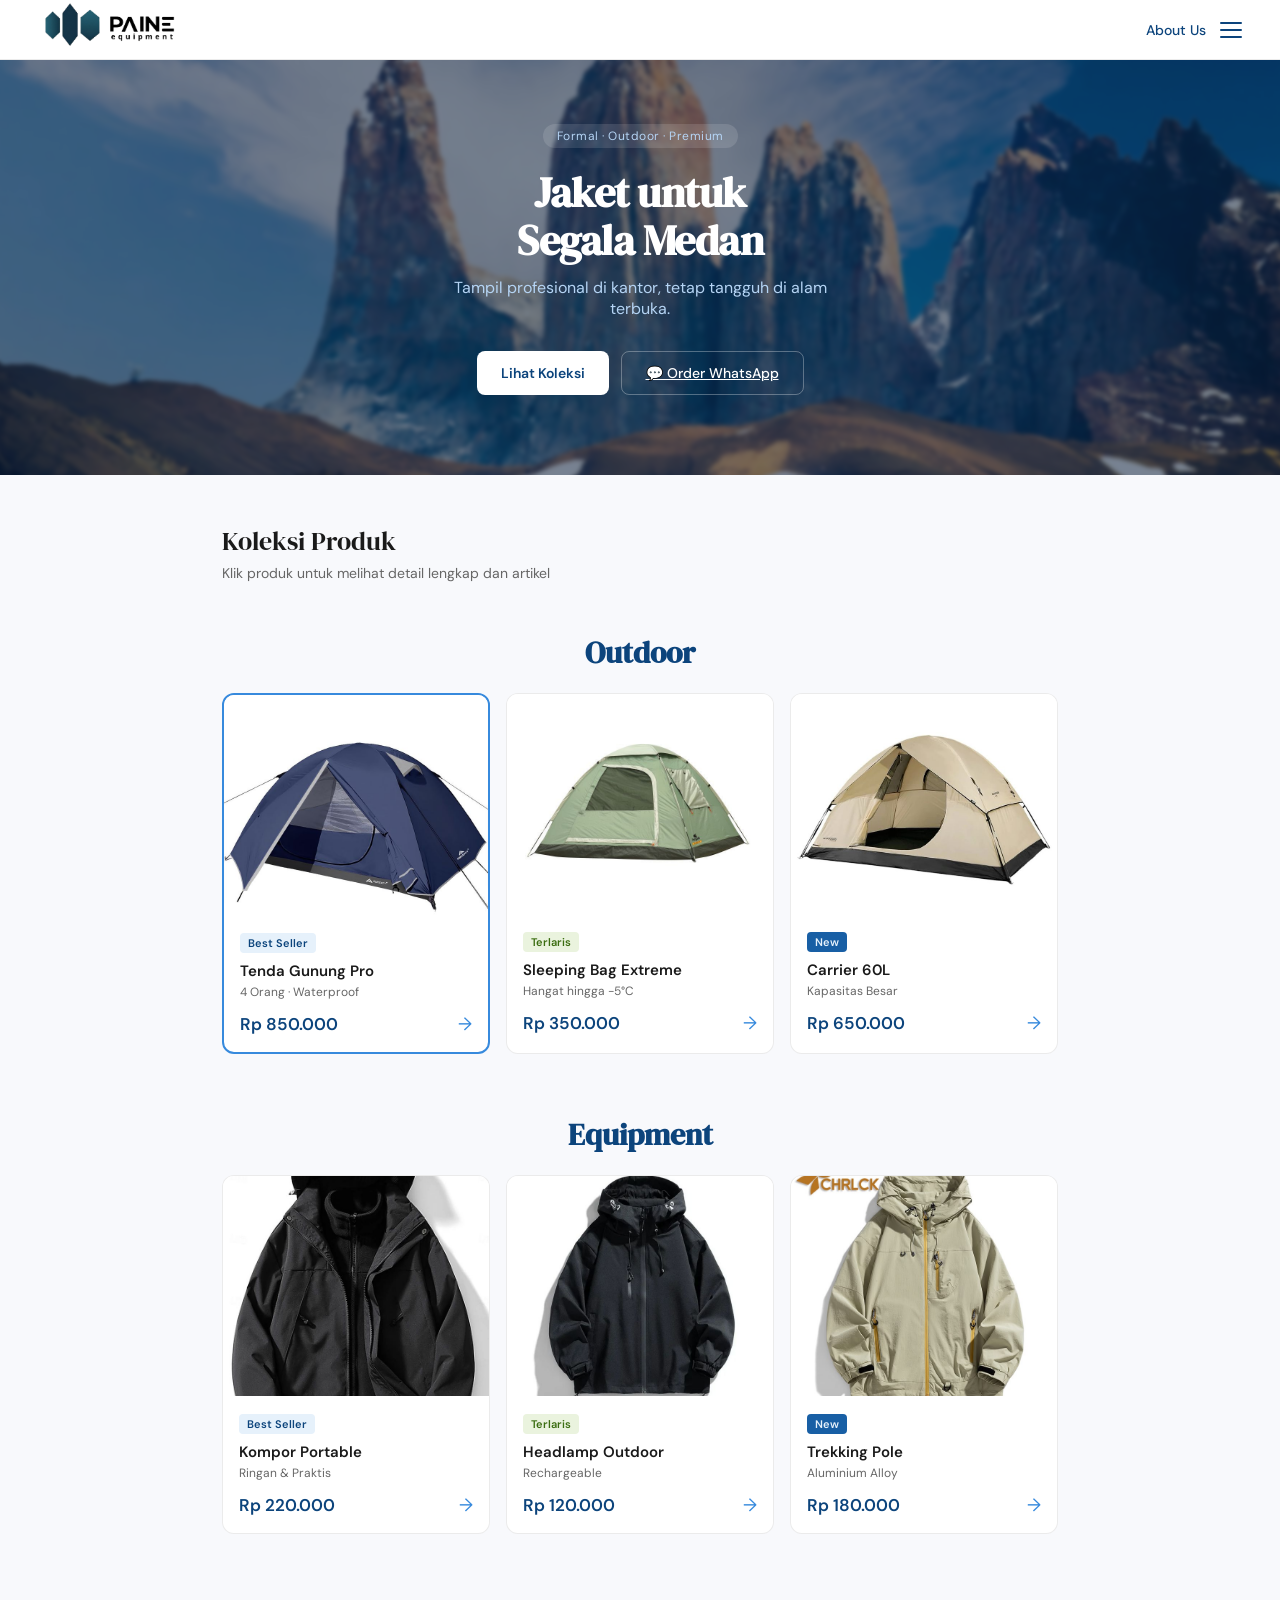
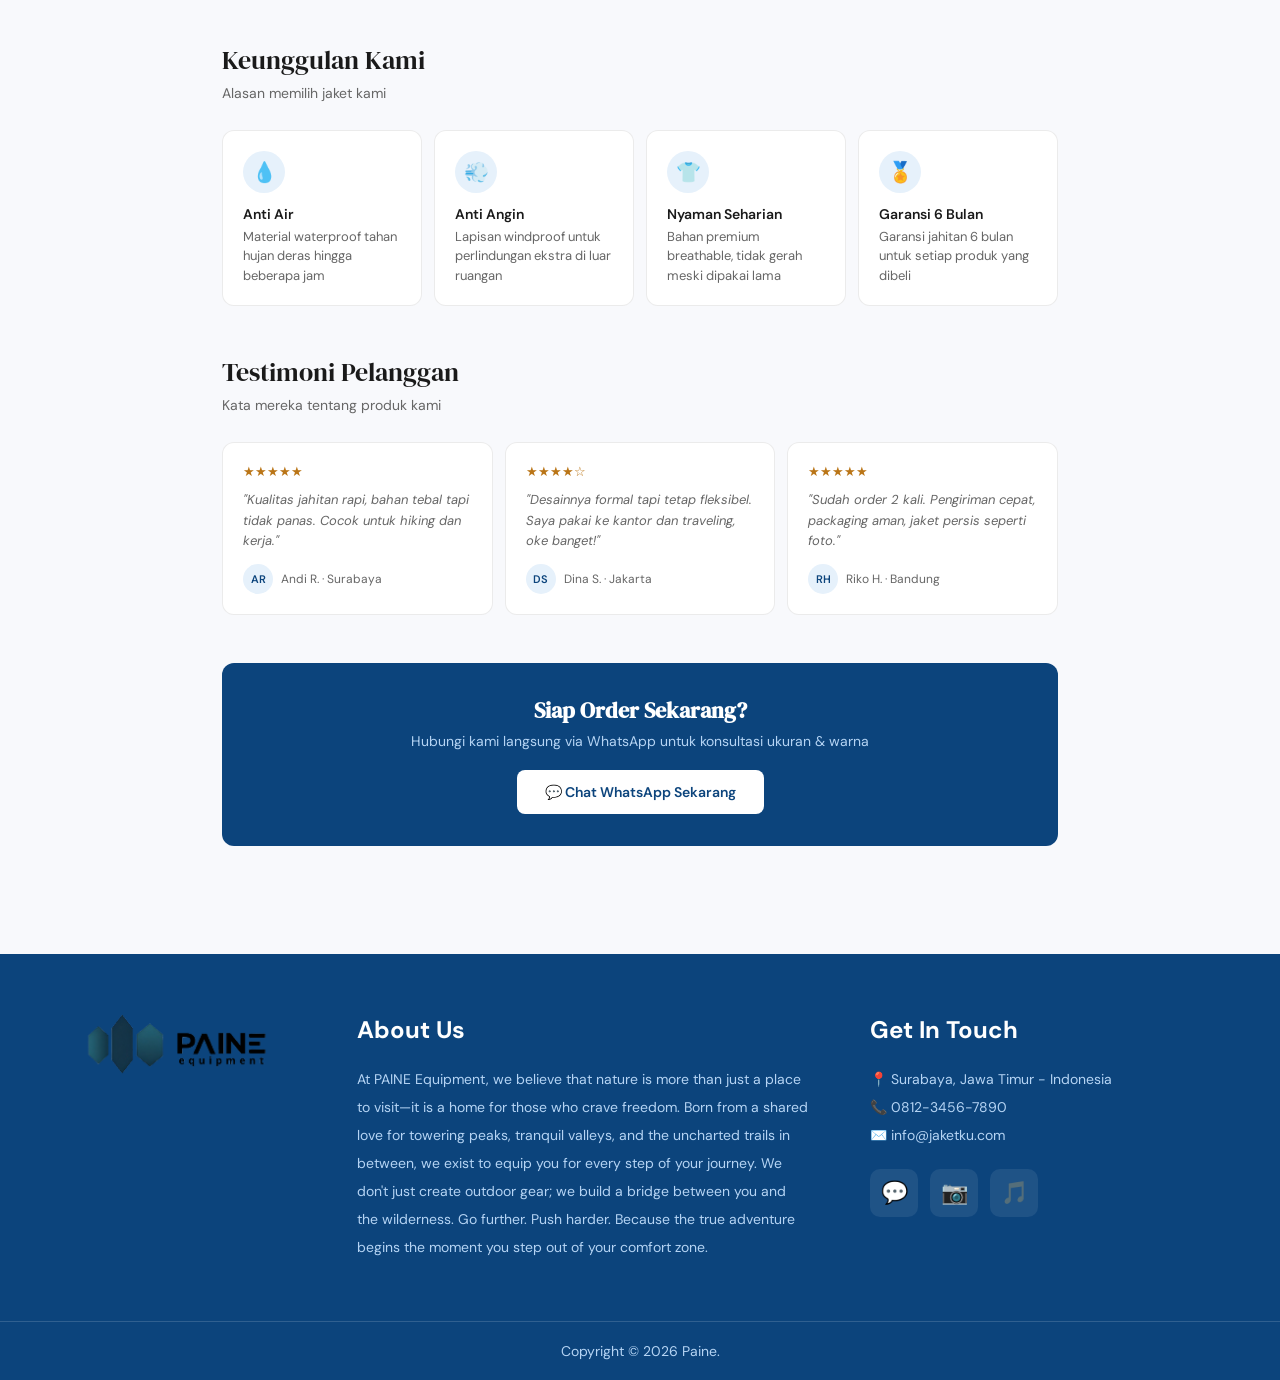
==== code/paine1.html @ 2d8d10e3 "first init github" ====
<!DOCTYPE html>
<html lang="id">

<head>
  <meta charset="UTF-8">
  <meta name="viewport" content="width=device-width, initial-scale=1.0">
  <title>JaketKu — Formal & Outdoor</title>
  <link href="https://fonts.googleapis.com/css2?family=DM+Sans:wght@400;500;600&family=DM+Serif+Display&display=swap" rel="stylesheet">
  <link rel="stylesheet" href="https://unpkg.com/aos@2.3.4/dist/aos.css">
  <link rel="stylesheet" href="style.css">
</head>

<body>

  <!-- NAVBAR -->
  <nav>
    <div class="nav-logo">
      <a href="paine.html">
        <img src="../pic/upscalemedia-transformed.png" alt="Logo JaketKu" class="logo-img">
      </a>
    </div>

    <!-- Kanan: label + hamburger -->
    <div class="nav-right" onclick="toggleMenu()">
      <span class="nav-label">About Us</span>
      <button class="hamburger" id="hamburger" aria-label="Menu">
        <span></span>
        <span></span>
        <span></span>
      </button>
    </div>

    <!-- Dropdown -->
    <div class="nav-dropdown" id="nav-dropdown">
      <div class="dropdown-title">Temukan Kami di</div>

      <!-- WhatsApp -->
      <a href="https://wa.me/6281234567890" target="_blank" class="dropdown-item">
        <div class="dropdown-icon icon-wa">💬</div>
        <div class="dropdown-info">
          <div>WhatsApp</div>
          <div class="dropdown-sub">Chat & Order langsung</div>
        </div>
      </a>

      <!-- Instagram -->
      <a href="https://www.instagram.com/paine.equipment?igsh=aXJscXl0Y3ZsbWc2&utm_source=qr" target="_blank" class="dropdown-item">
        <div class="dropdown-icon icon-ig">📷</div>
        <div class="dropdown-info">
          <div>Instagram</div>
          <div class="dropdown-sub">@paine</div>
        </div>
      </a>

      <!-- TikTok -->
      <a href="https://www.tiktok.com/@paine.equipment?_r=1&_t=ZS-96mQqL3iuCS" target="_blank" class="dropdown-item">
        <div class="dropdown-icon icon-tt">🎵</div>
        <div class="dropdown-info">
          <div>TikTok</div>
          <div class="dropdown-sub">@paine</div>
        </div>
      </a>
    </div>
  </nav>

  <!-- Overlay penutup dropdown -->
  <div class="nav-overlay" id="nav-overlay" onclick="closeMenu()"></div>

  <!-- HALAMAN UTAMA -->
  <div id="page-home" class="page active" data-aos="fade-up">

    <div class="hero">
      <div class="hero-badge">Formal · Outdoor · Premium</div>
      <h1>Jaket untuk<br>Segala Medan</h1>
      <p>Tampil profesional di kantor, tetap tangguh di alam terbuka.</p>
      <div class="hero-btns">
        <button class="btn-primary" onclick="document.getElementById('produk').scrollIntoView({behavior:'smooth'})">
          Lihat Koleksi
        </button>
        <a href="https://wa.me/6281234567890" target="_blank" class="btn-outline">
          💬 Order WhatsApp
        </a>
      </div>
    </div>

    <div class="section" id="produk" data-aos="fade-up">
      <div class="section-title">Koleksi Produk</div>
      <div class="section-sub">Klik produk untuk melihat detail lengkap dan artikel</div>
      <div id="prod-grid"></div>
    </div>

    <div class="section" style="padding-top:0;" data-aos="fade-up">
      <div class="section-title">Keunggulan Kami</div>
      <div class="section-sub">Alasan memilih jaket kami</div>
      <div class="features-grid">
        <div class="feature-item">
          <div class="feature-icon">💧</div>
          <div class="feature-title">Anti Air</div>
          <div class="feature-desc">Material waterproof tahan hujan deras hingga beberapa jam</div>
        </div>
        <div class="feature-item">
          <div class="feature-icon">💨</div>
          <div class="feature-title">Anti Angin</div>
          <div class="feature-desc">Lapisan windproof untuk perlindungan ekstra di luar ruangan</div>
        </div>
        <div class="feature-item">
          <div class="feature-icon">👕</div>
          <div class="feature-title">Nyaman Seharian</div>
          <div class="feature-desc">Bahan premium breathable, tidak gerah meski dipakai lama</div>
        </div>
        <div class="feature-item">
          <div class="feature-icon">🏅</div>
          <div class="feature-title">Garansi 6 Bulan</div>
          <div class="feature-desc">Garansi jahitan 6 bulan untuk setiap produk yang dibeli</div>
        </div>
      </div>
    </div>

    <div class="section" style="padding-top:0;" data-aos="fade-up">
      <div class="section-title">Testimoni Pelanggan</div>
      <div class="section-sub">Kata mereka tentang produk kami</div>
      <div class="testi-grid">
        <div class="testi-card">
          <div class="testi-stars">★★★★★</div>
          <div class="testi-text">"Kualitas jahitan rapi, bahan tebal tapi tidak panas. Cocok untuk hiking dan kerja."</div>
          <div class="testi-author">
            <div class="testi-avatar">AR</div>
            <div class="testi-name">Andi R. · Surabaya</div>
          </div>
        </div>
        <div class="testi-card">
          <div class="testi-stars">★★★★☆</div>
          <div class="testi-text">"Desainnya formal tapi tetap fleksibel. Saya pakai ke kantor dan traveling, oke banget!"</div>
          <div class="testi-author">
            <div class="testi-avatar">DS</div>
            <div class="testi-name">Dina S. · Jakarta</div>
          </div>
        </div>
        <div class="testi-card">
          <div class="testi-stars">★★★★★</div>
          <div class="testi-text">"Sudah order 2 kali. Pengiriman cepat, packaging aman, jaket persis seperti foto."</div>
          <div class="testi-author">
            <div class="testi-avatar">RH</div>
            <div class="testi-name">Riko H. · Bandung</div>
          </div>
        </div>
      </div>
    </div>

    <div class="section" style="padding-top:0;" data-aos="fade-up">
      <div class="cta-banner">
        <h3>Siap Order Sekarang?</h3>
        <p>Hubungi kami langsung via WhatsApp untuk konsultasi ukuran & warna</p>
        <a href="https://wa.me/6281234567890?text=Halo,%20saya%20mau%20tanya%20tentang%20jaket" target="_blank" class="btn-wa-big">
          💬 Chat WhatsApp Sekarang
        </a>
      </div>
    </div>
  </div>

  <!-- HALAMAN DETAIL -->
  <div id="page-detail" class="page" data-aos="fade-up">
    <div class="detail-wrap">
      <button class="back-btn" onclick="showHome()">← Kembali ke semua produk</button>
      <div id="detail-content"></div>
    </div>
  </div>

  <footer class="footer">
    <div class="footer-container">
      <div class="footer-col footer-brand">
        <img src="../pic/upscalemedia-transformed.png" alt="JaketKu" class="footer-logo">
      </div>
      <div class="footer-col">
        <h3>About Us</h3>
        <p>At PAINE Equipment, we believe that nature is more than just a place to visit—it is a home for those who crave freedom. Born from a shared love for towering peaks, tranquil valleys, and the uncharted trails in between, we exist to equip you for every step of your journey. We don't just create outdoor gear; we build a bridge between you and the wilderness. Go further. Push harder. Because the true adventure begins the moment you step out of your comfort zone.</p>
      </div>
      <div class="footer-col">
        <h3>Get In Touch</h3>
        <p>📍 Surabaya, Jawa Timur - Indonesia</p>
        <p>📞 0812-3456-7890</p>
        <p>✉️ info@jaketku.com</p>
        <div class="social-icons">
          <a href="https://wa.me/6281234567890" target="_blank">💬</a>
          <a href="https://instagram.com/jaketku" target="_blank">📷</a>
          <a href="https://tiktok.com/@jaketku" target="_blank">🎵</a>
        </div>
      </div>
    </div>
    <div class="footer-bottom">Copyright © 2026 Paine.</div>
  </footer>

  <script src="https://unpkg.com/aos@2.3.4/dist/aos.js"></script>
  <script>
    AOS.init({ duration: 800, once: false, offset: 100, easing: 'ease-in-out' });
  </script>

  <script>
    // ── HAMBURGER MENU ────────────────────────────────
    function toggleMenu() {
      const btn      = document.getElementById('hamburger');
      const dropdown = document.getElementById('nav-dropdown');
      const overlay  = document.getElementById('nav-overlay');
      const isOpen   = dropdown.classList.contains('open');
      if (isOpen) {
        closeMenu();
      } else {
        btn.classList.add('open');
        dropdown.classList.add('open');
        overlay.classList.add('open');
      }
    }

    function closeMenu() {
      document.getElementById('hamburger').classList.remove('open');
      document.getElementById('nav-dropdown').classList.remove('open');
      document.getElementById('nav-overlay').classList.remove('open');
    }

    // Tutup menu saat klik link di dalamnya
    document.querySelectorAll('.dropdown-item').forEach(item => {
      item.addEventListener('click', closeMenu);
    });

    // ── DATA PRODUK ───────────────────────────────────
    let lastScrollPosition = 0;

    const categories = [
      {
        nama: "Outdoor",
        products: [
          {
            id: 1,
            nama: "Tenda Gunung Pro",
            tagline: "4 Orang · Waterproof",
            badge: "Best Seller",
            badgeClass: "badge-blue",
            harga: "Rp 850.000",
            gambar: "../pic/contoh1.jpg",
            featured: true,
            spesifikasi: [
              { label: "Kapasitas",   val: "4 Orang" },
              { label: "Bahan",       val: "Nylon 210T + Polyester" },
              { label: "Waterproof",  val: "3.000mm water column" },
              { label: "Berat",       val: "±2.8 kg" },
              { label: "Ukuran",      val: "220 x 200 x 130 cm" },
              { label: "Garansi",     val: "6 bulan" },
            ],
            artikel: {
              judul: "Tenda Gunung Pro: teman setia di puncak manapun",
              isi: [
                "Tenda Gunung Pro dirancang untuk menghadapi kondisi ekstrem di ketinggian. Material nylon 210T yang ringan namun kuat mampu menahan angin kencang dan hujan deras sekaligus.",
                "Sistem waterproof 3.000mm memastikan bagian dalam tenda tetap kering sepanjang malam. Jahitan taped seam di seluruh sambungan mencegah kebocoran sekecil apapun.",
                "Dengan kapasitas 4 orang dan setup system yang mudah, tenda ini cocok untuk pendakian keluarga maupun tim. Dapat dipasang dalam waktu kurang dari 10 menit bahkan dalam kondisi gelap.",
              ]
            }
          },
          {
            id: 2,
            nama: "Sleeping Bag Extreme",
            tagline: "Hangat hingga -5°C",
            badge: "Terlaris",
            badgeClass: "badge-green",
            harga: "Rp 350.000",
            gambar: "../pic/con2.jpg",
            featured: false,
            spesifikasi: [
              { label: "Rating Suhu",  val: "Comfort -5°C / Extreme -10°C" },
              { label: "Bahan Luar",   val: "Polyester 190T" },
              { label: "Isian",        val: "Hollow Fiber 300gsm" },
              { label: "Berat",        val: "±1.2 kg" },
              { label: "Ukuran Lipat", val: "30 x 20 cm" },
              { label: "Garansi",      val: "6 bulan" },
            ],
            artikel: {
              judul: "Sleeping Bag Extreme: tidur nyaman di suhu beku",
              isi: [
                "Sleeping Bag Extreme hadir untuk memenuhi kebutuhan pendaki yang sering menghadapi suhu dingin ekstrem. Dengan rating comfort hingga -5°C, tidur di puncak gunung bukan lagi mimpi yang menyiksa.",
                "Isian hollow fiber 300gsm memberikan insulasi panas yang merata ke seluruh tubuh tanpa menambah berat berlebihan. Bahan luar polyester 190T tahan air ringan dan mudah dibersihkan.",
                "Desain mummy shape memaksimalkan retensi panas di area kepala dan bahu. Dilengkapi ritsleting dua arah yang bisa dibuka dari dalam untuk ventilasi saat cuaca tidak terlalu dingin.",
              ]
            }
          },
          {
            id: 3,
            nama: "Carrier 60L",
            tagline: "Kapasitas Besar",
            badge: "New",
            badgeClass: "badge-navy",
            harga: "Rp 650.000",
            gambar: "../pic/con3.jpg",
            featured: false,
            spesifikasi: [
              { label: "Kapasitas",    val: "60 Liter" },
              { label: "Bahan",        val: "Cordura 600D" },
              { label: "Waterproof",   val: "Rain cover included" },
              { label: "Berat",        val: "±1.5 kg" },
              { label: "Tinggi Ideal", val: "165 - 185 cm" },
              { label: "Garansi",      val: "6 bulan" },
            ],
            artikel: {
              judul: "Carrier 60L: bawa semua yang kamu butuhkan",
              isi: [
                "Carrier 60L adalah solusi sempurna untuk perjalanan panjang 3-5 hari. Volume 60 liter memberikan ruang yang cukup untuk semua perlengkapan camping tanpa harus meninggalkan barang penting.",
                "Material Cordura 600D yang terkenal dengan ketahanannya terhadap abrasi memastikan carrier ini tahan lama meski dipakai di medan berbatu. Dilengkapi rain cover untuk perlindungan dari hujan.",
                "Sistem suspensi ergonomis dengan back panel berjaring memaksimalkan sirkulasi udara di punggung, mengurangi keringat dan kelelahan saat membawa beban berat dalam jarak jauh.",
              ]
            }
          }
        ]
      },
      {
        nama: "Equipment",
        products: [
          {
            id: 4,
            nama: "Kompor Portable",
            tagline: "Ringan & Praktis",
            badge: "Best Seller",
            badgeClass: "badge-blue",
            harga: "Rp 220.000",
            gambar: "../pic/jak1.jpg",
            featured: false,
            spesifikasi: [
              { label: "Bahan",        val: "Stainless Steel + Aluminium" },
              { label: "Berat",        val: "±85 gram" },
              { label: "Output BTU",   val: "10.000 BTU/hr" },
              { label: "Kompatibel",   val: "Kaleng gas standar 230g" },
              { label: "Ukuran Lipat", val: "7 x 7 cm" },
              { label: "Garansi",      val: "3 bulan" },
            ],
            artikel: {
              judul: "Kompor Portable: masak di mana saja, kapan saja",
              isi: [
                "Kompor Portable ini adalah pilihan terbaik bagi pendaki dan camper yang tidak mau berkompromi soal makanan hangat di alam bebas. Dengan berat hanya 85 gram, kompor ini nyaris tidak terasa di dalam carrier.",
                "Output 10.000 BTU/hr memastikan air mendidih dalam waktu singkat bahkan di ketinggian di mana tekanan udara lebih rendah. Konsumsi gas efisien untuk memasak hingga 10-12 kali dari satu kaleng 230g.",
                "Sistem lipat yang simpel memudahkan penyimpanan dan pemasangan. Kaki penopang yang lebar memberikan stabilitas ekstra saat memasak di permukaan tidak rata.",
              ]
            }
          },
          {
            id: 5,
            nama: "Headlamp Outdoor",
            tagline: "Rechargeable",
            badge: "Terlaris",
            badgeClass: "badge-green",
            harga: "Rp 120.000",
            gambar: "../pic/jak2.jpg",
            featured: false,
            spesifikasi: [
              { label: "Kecerahan",    val: "500 Lumen (max)" },
              { label: "Baterai",      val: "USB-C Rechargeable 2000mAh" },
              { label: "Mode",         val: "High / Medium / Low / Red / SOS" },
              { label: "Tahan Air",    val: "IPX4" },
              { label: "Berat",        val: "±90 gram" },
              { label: "Garansi",      val: "3 bulan" },
            ],
            artikel: {
              judul: "Headlamp Outdoor: terangi jalanmu di kegelapan",
              isi: [
                "Headlamp Outdoor dengan kecerahan 500 lumen ini memberikan penerangan yang cukup untuk navigasi malam di medan apapun. Mode SOS terintegrasi sangat berguna dalam situasi darurat.",
                "Baterai built-in 2000mAh yang diisi via USB-C memungkinkan pengisian ulang menggunakan power bank di perjalanan. Tidak perlu lagi repot membawa baterai AA cadangan.",
                "Rating IPX4 menjamin headlamp tetap berfungsi meski terkena percikan air atau gerimis. Sudut tilt 45° memudahkan penyesuaian arah cahaya sesuai kebutuhan aktivitas.",
              ]
            }
          },
          {
            id: 6,
            nama: "Trekking Pole",
            tagline: "Aluminium Alloy",
            badge: "New",
            badgeClass: "badge-navy",
            harga: "Rp 180.000",
            gambar: "../pic/jak3.jpg",
            featured: false,
            spesifikasi: [
              { label: "Bahan",        val: "Aluminium Alloy 7075" },
              { label: "Berat",        val: "±260 gram/pasang" },
              { label: "Panjang",      val: "65 - 135 cm (adjustable)" },
              { label: "Ujung",        val: "Carbide tip + basket" },
              { label: "Handle",       val: "EVA foam anti-slip" },
              { label: "Garansi",      val: "3 bulan" },
            ],
            artikel: {
              judul: "Trekking Pole: jaga keseimbangan di setiap langkah",
              isi: [
                "Trekking Pole berbahan aluminium alloy 7075 ini menawarkan kombinasi sempurna antara kekuatan dan bobot ringan. Dengan berat hanya 260 gram per pasang, beban di tangan terasa minimal sepanjang perjalanan.",
                "Sistem adjustable 65-135 cm memudahkan penyesuaian panjang sesuai tinggi badan dan kondisi medan. Kunci twist-lock yang kuat memastikan panjang tidak berubah saat digunakan di turunan curam.",
                "Handle EVA foam yang ergonomis menyerap keringat dan getaran untuk kenyamanan genggaman jangka panjang. Ujung carbide yang tajam memberikan grip yang baik di berbagai permukaan termasuk batu dan es.",
              ]
            }
          }
        ]
      }
    ];

    // ── RENDER GRID ───────────────────────────────────
    function renderGrid() {
      const container = document.getElementById('prod-grid');
      container.innerHTML = '';

      categories.forEach(category => {
        const section = document.createElement('div');
        section.innerHTML = `
          <h2 class="category-title" data-aos="fade-up">${category.nama}</h2>
          <div class="prod-grid category-grid" data-aos="fade-up"></div>
        `;
        const grid = section.querySelector('.category-grid');

        category.products.forEach(p => {
          const card = document.createElement('div');
          card.className = 'prod-card' + (p.featured ? ' featured' : '');
          card.innerHTML = `
            <div class="prod-card-img"><img src="${p.gambar}" alt="${p.nama}"></div>
            <div class="prod-card-body">
              <span class="badge ${p.badgeClass}">${p.badge}</span>
              <div class="prod-name">${p.nama}</div>
              <div class="prod-sub">${p.tagline}</div>
              <div class="prod-footer">
                <span class="prod-price">${p.harga}</span>
                <span class="prod-arrow">→</span>
              </div>
            </div>
          `;
          card.addEventListener('click', () => showDetail(p.id));
          grid.appendChild(card);
        });

        container.appendChild(section);
      });
    }

    // ── SHOW DETAIL ───────────────────────────────────
    function showDetail(id) {
      lastScrollPosition = window.scrollY;
      const p = categories.flatMap(c => c.products).find(x => x.id === id);
      if (!p) return;

      const specsHtml = p.spesifikasi.map(s => `
        <div class="spec-row">
          <span class="spec-label">${s.label}</span>
          <span class="spec-val">${s.val}</span>
        </div>
      `).join('');

      const parasHtml = p.artikel.isi.map(para => `<p class="artikel-para">${para}</p>`).join('');
      const waLink = `https://wa.me/6281234567890?text=Halo,%20saya%20mau%20order%20${encodeURIComponent(p.nama)}%20seharga%20${encodeURIComponent(p.harga)}`;

      document.getElementById('detail-content').innerHTML = `
        <div class="detail-img"><img src="${p.gambar}" alt="${p.nama}"></div>
        <div class="detail-header">
          <div>
            <span class="badge ${p.badgeClass}" style="margin-bottom:8px;display:inline-block;">${p.badge}</span>
            <div class="detail-name">${p.nama}</div>
            <div class="detail-tag">${p.tagline}</div>
          </div>
          <div class="detail-price">${p.harga}</div>
        </div>
        <div style="font-size:12px;font-weight:600;color:var(--text-muted);letter-spacing:0.5px;text-transform:uppercase;margin-bottom:10px;">Spesifikasi</div>
        <div class="spec-card">${specsHtml}</div>
        <div style="font-size:12px;font-weight:600;color:var(--text-muted);letter-spacing:0.5px;text-transform:uppercase;margin-bottom:10px;">Artikel Produk</div>
        <div class="artikel-card">
          <div class="artikel-title">${p.artikel.judul}</div>
          ${parasHtml}
        </div>
        <a href="${waLink}" target="_blank" class="btn-order">💬 Order ${p.nama} via WhatsApp</a>
      `;

      document.getElementById('page-home').classList.remove('active');
      document.getElementById('page-detail').classList.add('active');
      window.scrollTo({ top: 0, behavior: 'smooth' });
    }

    // ── SHOW HOME ─────────────────────────────────────
    function showHome() {
      document.getElementById('page-detail').classList.remove('active');
      document.getElementById('page-home').classList.add('active');
      setTimeout(() => { window.scrollTo(0, lastScrollPosition); }, 0);
    }

    renderGrid();
  </script>
</body>
</html>
---- code/style.css ----
:root {
    --blue-dark: #0C447C;
    --blue-mid: #185FA5;
    --blue-light: #378ADD;
    --blue-pale: #E6F1FB;
    --blue-soft: #B5D4F4;
    --green-pale: #EAF3DE;
    --green-dark: #3B6D11;
    --amber: #BA7517;
    --text: #1a1a1a;
    --text-muted: #666;
    --border: rgba(0,0,0,0.08);
    --bg: #f8f9fc;
    --white: #ffffff;
    --radius: 12px;
    --radius-sm: 8px;
  }

  * { box-sizing: border-box; margin: 0; padding: 0; }
  body {
    margin: 0;
    padding: 0;
  }


  body {
    font-family: 'DM Sans', sans-serif;
    background: var(--bg);
    color: var(--text);
    min-height: 100vh;
  }
.category-title {
  font-family: 'DM Serif Display', serif;
  font-size: 30px;
  color: var(--blue-dark);
  margin: 50px 0 20px;
  text-align: center;
}

.category-grid {
  margin-bottom: 60px;
}
/* NAV */
nav {
  background: var(--white);
  border-bottom: 1px solid var(--border);
  padding: 0 2rem;
  height: 60px;
  display: flex;
  align-items: center;
  justify-content: space-between;
  position: sticky;
  top: 0;
  z-index: 100;
}

.nav-logo {
  display: flex;
  align-items: center;
  gap: 10px;
  font-family: 'DM Serif Display', serif;
  font-size: 20px;
  color: var(--blue-dark);
  letter-spacing: -0.5px;
}

.nav-logo img {
  width: 160px;
  height: 200px;
  object-fit: contain;
}

.nav-logo span {
  color: var(--blue-light);
}
    /* ── NAVBAR ─────────────────────────────────────── */
    nav {
      position: sticky;
      top: 0;
      z-index: 200;
      background: #fff;
      border-bottom: 1px solid rgba(0,0,0,0.08);
      height: 60px;
      padding: 0 2rem;
      display: flex;
      align-items: center;
      justify-content: space-between;
    }

    .nav-logo a { display: flex; align-items: center; }
    .logo-img   { height: 36px; width: auto; }

    /* Hamburger button */
    .hamburger {
      display: flex;
      flex-direction: column;
      justify-content: center;
      gap: 5px;
      cursor: pointer;
      background: none;
      border: none;
      padding: 6px;
      border-radius: 8px;
      transition: background 0.15s;
    }
    .hamburger:hover { background: #f0f4f8; }
    .hamburger span {
      display: block;
      width: 22px;
      height: 2px;
      background: #0C447C;
      border-radius: 2px;
      transition: transform 0.25s, opacity 0.25s;
    }
    /* Animasi silang saat menu terbuka */
    .hamburger.open span:nth-child(1) { transform: translateY(7px) rotate(45deg); }
    .hamburger.open span:nth-child(2) { opacity: 0; }
    .hamburger.open span:nth-child(3) { transform: translateY(-7px) rotate(-45deg); }

    /* Label "About Us" di sebelah hamburger */
    .nav-right {
      display: flex;
      align-items: center;
      gap: 8px;
    }
    .nav-label {
      font-size: 14px;
      font-weight: 500;
      color: #0C447C;
      user-select: none;
      cursor: pointer;
    }

    /* Dropdown menu */
    .nav-dropdown {
      display: none;
      position: absolute;
      top: 60px;
      right: 1.5rem;
      background: #fff;
      border: 1px solid rgba(0,0,0,0.08);
      border-radius: 12px;
      box-shadow: 0 8px 32px rgba(12,68,124,0.12);
      padding: 0.75rem;
      min-width: 200px;
      z-index: 300;
      animation: dropDown 0.2s ease;
    }
    .nav-dropdown.open { display: block; }

    @keyframes dropDown {
      from { opacity: 0; transform: translateY(-8px); }
      to   { opacity: 1; transform: translateY(0); }
    }

    .dropdown-title {
      font-size: 11px;
      font-weight: 600;
      color: #999;
      letter-spacing: 0.6px;
      text-transform: uppercase;
      padding: 4px 8px 8px;
      border-bottom: 1px solid rgba(0,0,0,0.06);
      margin-bottom: 6px;
    }

    .dropdown-item {
      display: flex;
      align-items: center;
      gap: 12px;
      padding: 10px 12px;
      border-radius: 8px;
      text-decoration: none;
      color: #1a1a1a;
      font-size: 14px;
      font-weight: 500;
      transition: background 0.12s;
    }
    .dropdown-item:hover { background: #f0f4f8; }

    .dropdown-icon {
      width: 36px;
      height: 36px;
      border-radius: 10px;
      display: flex;
      align-items: center;
      justify-content: center;
      font-size: 18px;
      flex-shrink: 0;
    }
    .icon-wa    { background: #e8f5e9; }
    .icon-ig    { background: #fce4ec; }
    .icon-tt    { background: #e8eaf6; }

    .dropdown-info { line-height: 1 }
    .dropdown-sub  { font-size: 11px; color: #999; font-weight: 400; margin-top: 2px; }

    /* Overlay penutup dropdown saat klik di luar */
    .nav-overlay {
      display: none;
      position: fixed;
      inset: 0;
      z-index: 199;
    }
    .nav-overlay.open { display: block; }
.nav-wa {
  background: var(--blue-dark);
  color: white;
  border: none;
  padding: 8px 18px;
  border-radius: var(--radius-sm);
  font-size: 13px;
  font-weight: 500;
  cursor: pointer;
  display: flex;
  align-items: center;
  gap: 6px;
  text-decoration: none;
  font-family: 'DM Sans', sans-serif;
}

  /* PAGES */
  .page { display: none; animation: fadeIn 0.2s ease; }
  .page.active { display: block; }
  @keyframes fadeIn { from { opacity: 0; transform: translateY(8px); } to { opacity: 1; transform: translateY(0); } }

  /* HERO */
  .hero {
    position: relative;
    padding: 4rem 2rem 5rem;
    text-align: center;
    overflow: hidden;
  }

  /* Gambar background dengan blur */
  .hero::before {
    content: '';
    position: absolute;
    inset: -10px; /* sedikit lebih besar agar blur di tepi tidak bolong */
    background: url('../pic/upscalemedia-transformed.webp') center center / cover no-repeat;
    filter: blur(2px);
    z-index: 0;
  }

  /* Overlay gelap agar teks tetap terbaca */
  .hero::after {
    content: '';
    position: absolute;
    inset: 0;
    background: rgba(10, 30, 60, 0.55);
    z-index: 1;
  }

  /* Semua konten hero harus di atas overlay */
  .hero > * {
    position: relative;
    z-index: 2;
  }
  .hero-badge {
    display: inline-block;
    background: rgba(255,255,255,0.12);
    color: var(--blue-soft);
    font-size: 12px;
    padding: 4px 14px;
    border-radius: 20px;
    margin-bottom: 1.25rem;
    letter-spacing: 0.5px;
  }
  .hero h1 {
    font-family: 'DM Serif Display', serif;
    font-size: 42px;
    color: white;
    line-height: 1.15;
    margin-bottom: 0.75rem;
    letter-spacing: -0.5px;
  }
  .hero p {
    font-size: 16px;
    color: var(--blue-soft);
    margin-bottom: 2rem;
    max-width: 400px;
    margin-left: auto;
    margin-right: auto;
  }
  .hero-btns { display: flex; gap: 12px; justify-content: center; flex-wrap: wrap; }
  .btn-primary {
    background: white;
    color: var(--blue-dark);
    border: none;
    padding: 12px 24px;
    border-radius: var(--radius-sm);
    font-size: 14px;
    font-weight: 600;
    cursor: pointer;
    font-family: 'DM Sans', sans-serif;
  }
  .btn-outline {
    background: transparent;
    color: white;
    border: 1px solid rgba(255,255,255,0.3);
    padding: 12px 24px;
    border-radius: var(--radius-sm);
    font-size: 14px;
    font-weight: 500;
    cursor: pointer;
    font-family: 'DM Sans', sans-serif;
  }

  /* SECTION */
  .section { padding: 3rem 2rem; max-width: 900px; margin: 0 auto; }
  .section-title {
    font-family: 'DM Serif Display', serif;
    font-size: 26px;
    color: var(--text);
    margin-bottom: 0.35rem;
  }
  .section-sub { font-size: 14px; color: var(--text-muted); margin-bottom: 1.75rem; }

  /* PRODUCT GRID */
  .prod-grid {
    display: grid;
    grid-template-columns: repeat(auto-fit, minmax(220px, 1fr));
    gap: 16px;
  }
  .prod-card {
    background: var(--white);
    border: 1px solid var(--border);
    border-radius: var(--radius);
    overflow: hidden;
    cursor: pointer;
    transition: transform 0.15s, box-shadow 0.15s, border-color 0.15s;
  }
  .prod-card:hover {
    transform: translateY(-3px);
    box-shadow: 0 8px 24px rgba(12,68,124,0.1);
    border-color: var(--blue-light);
  }
  .prod-card.featured { border: 2px solid var(--blue-light); }
  .prod-card-img {
  height: 220px;
  overflow: hidden;}
.prod-card-img img {
  width: 100%;
  height: 100%;
  object-fit: cover;
  display: block;
}
  .prod-card-body { padding: 1rem; }
  .badge {
    display: inline-block;
    font-size: 11px;
    padding: 3px 8px;
    border-radius: 4px;
    font-weight: 600;
    margin-bottom: 8px;
  }
  .badge-blue { background: var(--blue-pale); color: var(--blue-dark); }
  .badge-green { background: var(--green-pale); color: var(--green-dark); }
  .badge-navy { background: var(--blue-mid); color: var(--blue-pale); }
  .prod-name { font-size: 15px; font-weight: 600; color: var(--text); margin-bottom: 3px; }
  .prod-sub { font-size: 12px; color: var(--text-muted); margin-bottom: 12px; }
  .prod-footer { display: flex; align-items: center; justify-content: space-between; }
  .prod-price { font-size: 17px; font-weight: 600; color: var(--blue-dark); }
  .prod-arrow { font-size: 18px; color: var(--blue-light); }

  /* FEATURES */
  .features-grid {
    display: grid;
    grid-template-columns: repeat(auto-fit, minmax(180px, 1fr));
    gap: 12px;
  }
  .feature-item {
    background: var(--white);
    border: 1px solid var(--border);
    border-radius: var(--radius);
    padding: 1.25rem;
  }
  .feature-icon {
    width: 42px; height: 42px;
    background: var(--blue-pale);
    border-radius: 50%;
    display: flex; align-items: center; justify-content: center;
    font-size: 20px;
    margin-bottom: 12px;
  }
  .feature-title { font-size: 14px; font-weight: 600; margin-bottom: 4px; }
  .feature-desc { font-size: 13px; color: var(--text-muted); line-height: 1.5; }

  /* TESTIMONIAL */
  .testi-grid {
    display: grid;
    grid-template-columns: repeat(auto-fit, minmax(200px, 1fr));
    gap: 12px;
  }
  .testi-card {
    background: var(--white);
    border: 1px solid var(--border);
    border-radius: var(--radius);
    padding: 1.25rem;
  }
  .testi-stars { color: var(--amber); font-size: 13px; margin-bottom: 10px; }
  .testi-text { font-size: 13px; color: var(--text-muted); line-height: 1.6; margin-bottom: 12px; font-style: italic; }
  .testi-author { display: flex; align-items: center; gap: 8px; }
  .testi-avatar {
    width: 30px; height: 30px; border-radius: 50%;
    background: var(--blue-pale);
    display: flex; align-items: center; justify-content: center;
    font-size: 11px; font-weight: 600; color: var(--blue-dark);
  }
  .testi-name { font-size: 12px; color: var(--text-muted); }

  /* CTA BANNER */
  .cta-banner {
    background: var(--blue-dark);
    border-radius: var(--radius);
    padding: 2rem;
    text-align: center;
  }
  .cta-banner h3 { font-family: 'DM Serif Display', serif; font-size: 22px; color: white; margin-bottom: 0.4rem; }
  .cta-banner p { font-size: 14px; color: var(--blue-soft); margin-bottom: 1.25rem; }
  .btn-wa-big {
    background: white;
    color: var(--blue-dark);
    border: none;
    padding: 13px 28px;
    border-radius: var(--radius-sm);
    font-size: 14px;
    font-weight: 600;
    cursor: pointer;
    display: inline-flex;
    align-items: center;
    gap: 8px;
    font-family: 'DM Sans', sans-serif;
    text-decoration: none;
  }

  /* DETAIL PAGE */
  .detail-wrap { max-width: 700px; margin: 0 auto; padding: 2rem; }
  .back-btn {
    display: inline-flex;
    align-items: center;
    gap: 6px;
    font-size: 13px;
    color: var(--blue-mid);
    cursor: pointer;
    border: none;
    background: none;
    padding: 0;
    margin-bottom: 1.5rem;
    font-family: 'DM Sans', sans-serif;
    font-weight: 500;
  }
  .detail-img {
  height: 350px;
  border-radius: var(--radius);
  overflow: hidden;
  margin-bottom: 1.5rem;
  }

  .detail-img img {
    width: 100%;
    height: 100%;
    object-fit: cover;
  }
  .detail-header {
    display: flex;
    justify-content: space-between;
    align-items: flex-start;
    gap: 12px;
    margin-bottom: 1.75rem;
    flex-wrap: wrap;
  }
  .detail-price { font-size: 26px; font-weight: 600; color: var(--blue-dark); white-space: nowrap; }
  .detail-name { font-family: 'DM Serif Display', serif; font-size: 24px; color: var(--text); margin-bottom: 4px; }
  .detail-tag { font-size: 13px; color: var(--text-muted); }

  .spec-card {
    background: var(--white);
    border: 1px solid var(--border);
    border-radius: var(--radius);
    padding: 0.25rem 1.25rem;
    margin-bottom: 1.75rem;
  }
  .spec-row {
    display: flex;
    justify-content: space-between;
    padding: 11px 0;
    border-bottom: 1px solid var(--border);
    font-size: 14px;
  }
  .spec-row:last-child { border-bottom: none; }
  .spec-label { color: var(--text-muted); }
  .spec-val { font-weight: 500; color: var(--text); text-align: right; }

  .artikel-card {
    background: var(--blue-pale);
    border-radius: var(--radius);
    padding: 1.5rem;
    margin-bottom: 1.75rem;
  }
  .artikel-title {
    font-family: 'DM Serif Display', serif;
    font-size: 18px;
    color: var(--blue-dark);
    margin-bottom: 1rem;
    line-height: 1.3;
  }
  .artikel-para {
    font-size: 14px;
    color: #2a4a6e;
    line-height: 1.75;
    margin-bottom: 0.9rem;
  }
  .artikel-para:last-child { margin-bottom: 0; }

  .btn-order {
    background: var(--blue-dark);
    color: white;
    border: none;
    padding: 14px 24px;
    border-radius: var(--radius-sm);
    font-size: 15px;
    font-weight: 600;
    cursor: pointer;
    display: flex;
    align-items: center;
    justify-content: center;
    gap: 8px;
    width: 100%;
    font-family: 'DM Sans', sans-serif;
    text-decoration: none;
  }

  /* FOOTER */
.footer {
  background: var(--blue-dark);
  color: white;
  margin-top: 60px;
}

.footer-container {
  max-width: 1200px;
  margin: auto;
  padding: 60px 30px;
  display: grid;
  grid-template-columns: 1fr 2fr 1.5fr;
  gap: 60px;
  align-items: start;
}

.footer-logo {
  width: 220px;
  object-fit: contain;
  margin-top: -100px;
}


.footer-col h3 {
  margin-bottom: 20px;
  font-size: 24px;
  color: white;
}

.footer-col p {
  color: var(--blue-soft);
  line-height: 2;
  font-size: 14px;
}

.social-icons {
  display: flex;
  gap: 12px;
  margin-top: 20px;
}

.social-icons a {
  width: 48px;
  height: 48px;
  background: rgba(255,255,255,0.08);
  border-radius: 10px;
  display: flex;
  align-items: center;
  justify-content: center;
  text-decoration: none;
  font-size: 22px;
  transition: .3s;
}

.social-icons a:hover {
  background: var(--blue-light);
}

.footer-bottom {
  border-top: 1px solid rgba(255,255,255,0.15);
  text-align: center;
  padding: 20px;
  color: var(--blue-soft);
  font-size: 14px;
}

@media (max-width: 768px) {
  .footer-container {
    grid-template-columns: 1fr;
    text-align: center;
  }

  .footer-logo {
    margin: auto;
  }

  .social-icons {
    justify-content: center;
  }
}
  footer strong { color: white; }

  @media (max-width: 600px) {
    .hero h1 { font-size: 30px; }
    .section { padding: 2rem 1rem; }
    .detail-wrap { padding: 1.25rem; }
  }
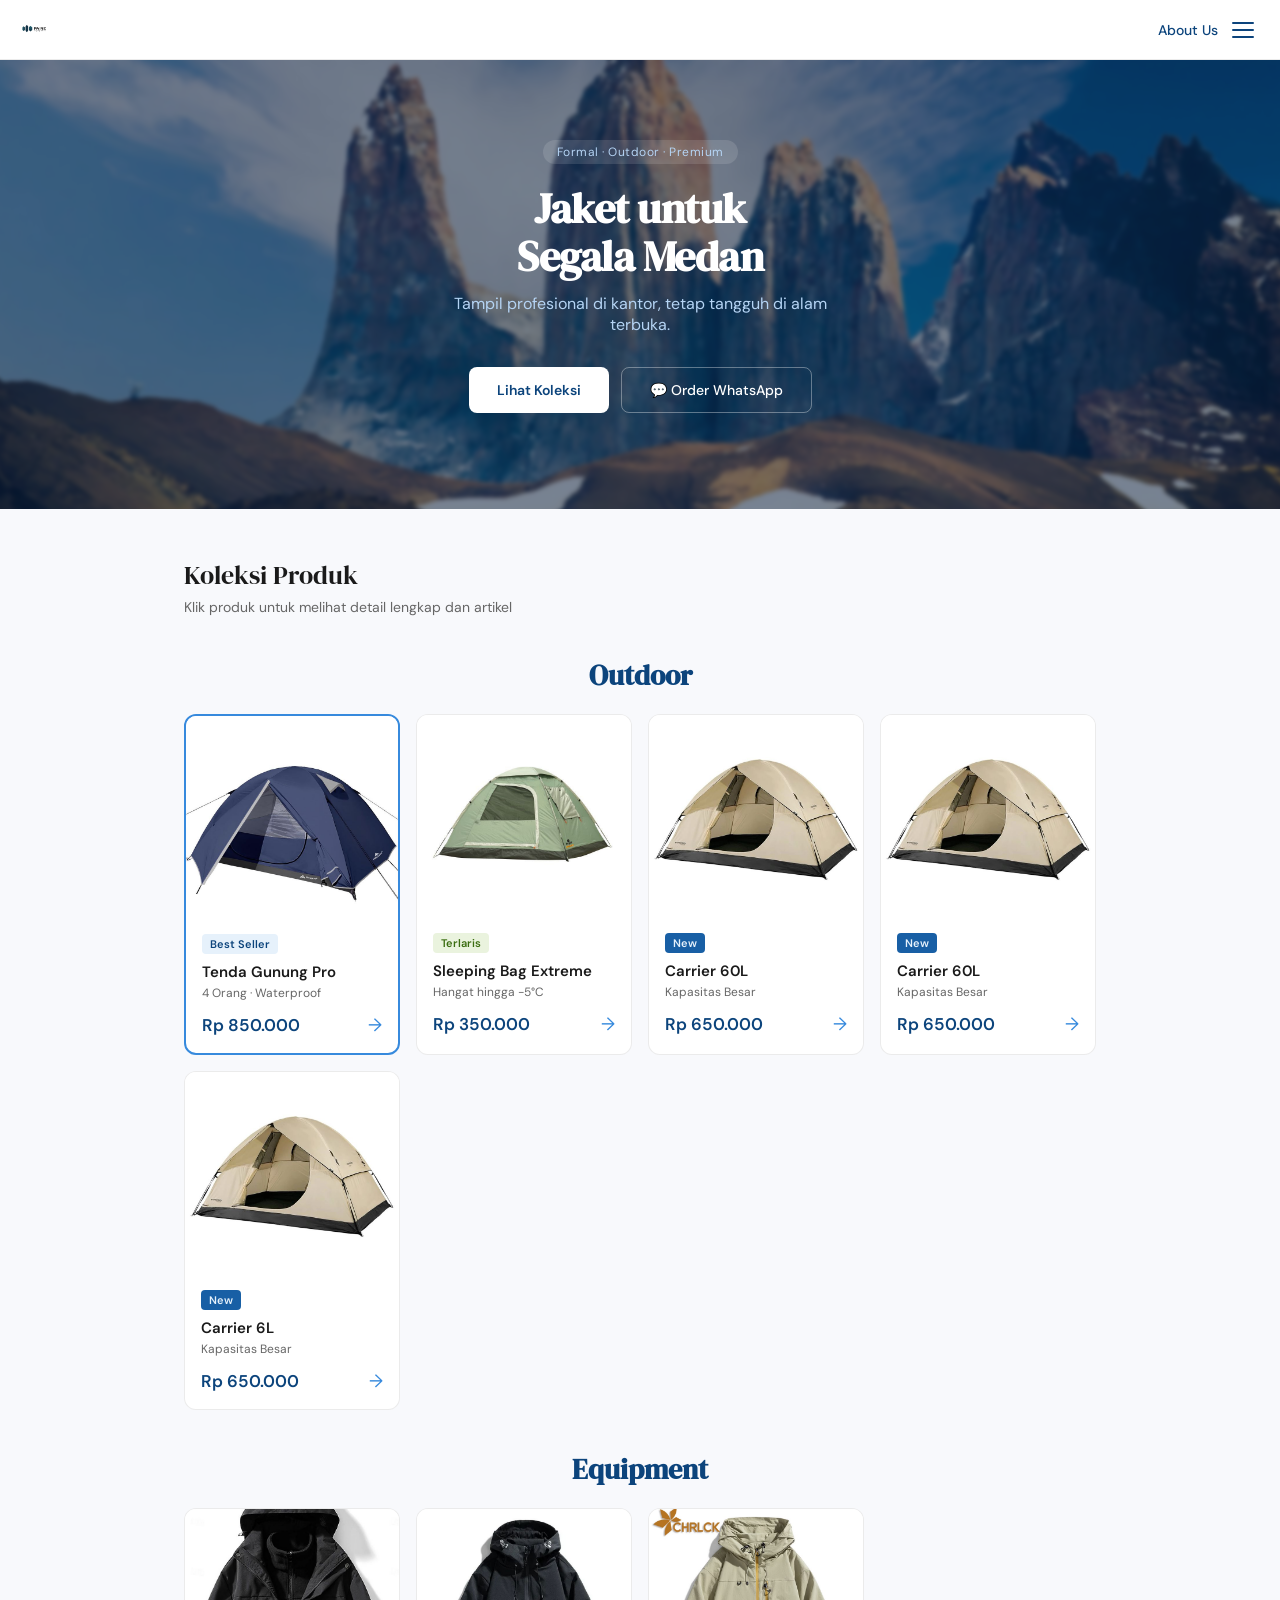
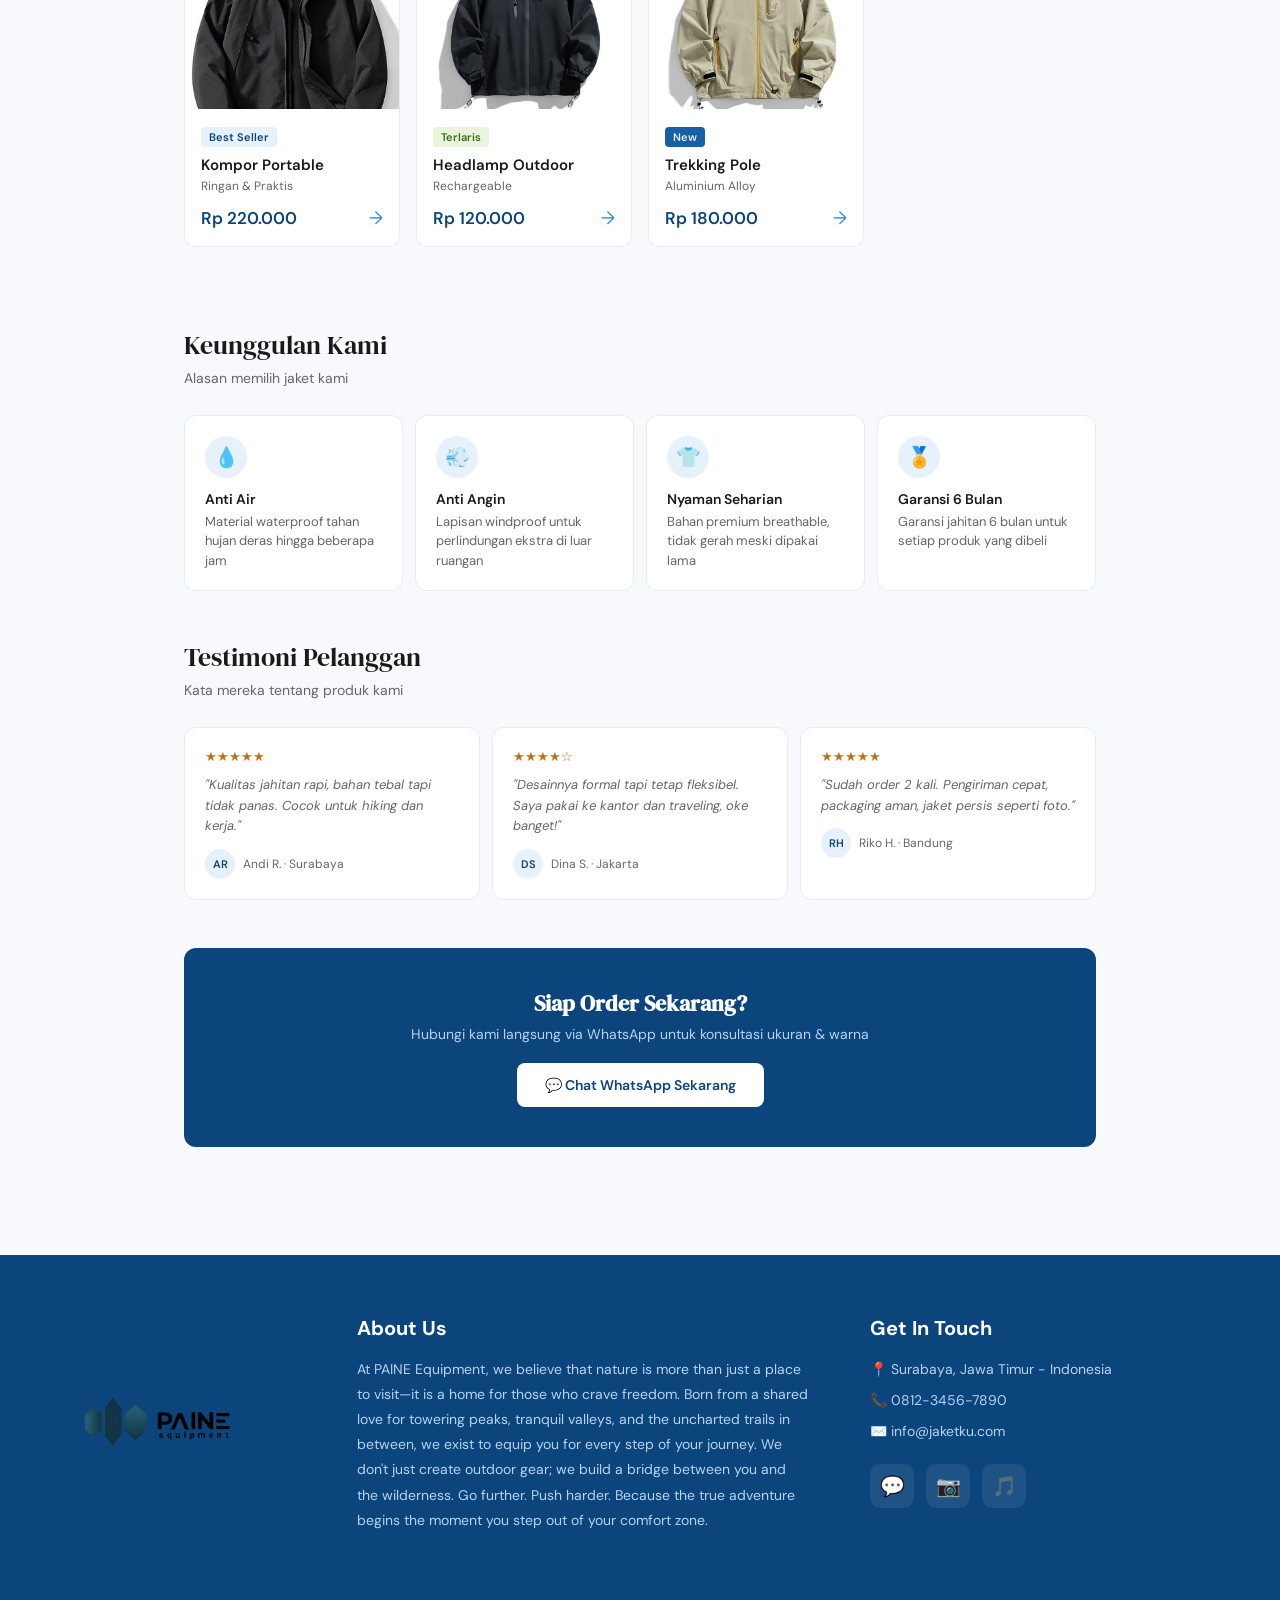
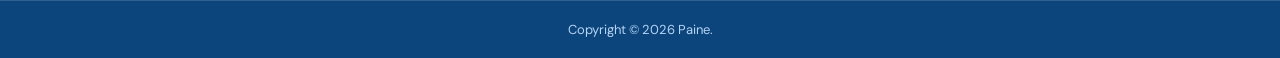
==== commit ffd8e211: "Add files via upload" ====
--- a/code/paine1.html
+++ b/code/paine1.html
@@ -7,7 +7,7 @@
   <title>JaketKu — Formal & Outdoor</title>
   <link href="https://fonts.googleapis.com/css2?family=DM+Sans:wght@400;500;600&family=DM+Serif+Display&display=swap" rel="stylesheet">
   <link rel="stylesheet" href="https://unpkg.com/aos@2.3.4/dist/aos.css">
-  <link rel="stylesheet" href="style.css">
+  <link rel="stylesheet" href="../code/style.css">
 </head>
 
 <body>
@@ -15,7 +15,7 @@
   <!-- NAVBAR -->
   <nav>
     <div class="nav-logo">
-      <a href="paine.html">
+      <a href="../code/paine1.html">
         <img src="../pic/upscalemedia-transformed.png" alt="Logo JaketKu" class="logo-img">
       </a>
     </div>
@@ -306,9 +306,62 @@
                 "Sistem suspensi ergonomis dengan back panel berjaring memaksimalkan sirkulasi udara di punggung, mengurangi keringat dan kelelahan saat membawa beban berat dalam jarak jauh.",
               ]
             }
+          },
+                    {
+            id: 7,
+            nama: "Carrier 60L",
+            tagline: "Kapasitas Besar",
+            badge: "New",
+            badgeClass: "badge-navy",
+            harga: "Rp 650.000",
+            gambar: "../pic/con3.jpg",
+            featured: false,
+            spesifikasi: [
+              { label: "Kapasitas",    val: "60 Liter" },
+              { label: "Bahan",        val: "Cordura 600D" },
+              { label: "Waterproof",   val: "Rain cover included" },
+              { label: "Berat",        val: "±1.5 kg" },
+              { label: "Tinggi Ideal", val: "165 - 185 cm" },
+              { label: "Garansi",      val: "6 bulan" },
+            ],
+            artikel: {
+              judul: "Carrier 60L: bawa semua yang kamu butuhkan",
+              isi: [
+                "Carrier 60L adalah solusi sempurna untuk perjalanan panjang 3-5 hari. Volume 60 liter memberikan ruang yang cukup untuk semua perlengkapan camping tanpa harus meninggalkan barang penting.",
+                "Material Cordura 600D yang terkenal dengan ketahanannya terhadap abrasi memastikan carrier ini tahan lama meski dipakai di medan berbatu. Dilengkapi rain cover untuk perlindungan dari hujan.",
+                "Sistem suspensi ergonomis dengan back panel berjaring memaksimalkan sirkulasi udara di punggung, mengurangi keringat dan kelelahan saat membawa beban berat dalam jarak jauh.",
+              ]
+            }
+          },
+           {
+            id: 8,
+            nama: "Carrier 6L",
+            tagline: "Kapasitas Besar",
+            badge: "New",
+            badgeClass: "badge-navy",
+            harga: "Rp 650.000",
+            gambar: "../pic/con3.jpg",
+            featured: false,
+            spesifikasi: [
+              { label: "Kapasitas",    val: "60 Liter" },
+              { label: "Bahan",        val: "Cordura 600D" },
+              { label: "Waterproof",   val: "Rain cover included" },
+              { label: "Berat",        val: "±1.5 kg" },
+              { label: "Tinggi Ideal", val: "165 - 185 cm" },
+              { label: "Garansi",      val: "6 bulan" },
+            ],
+            artikel: {
+              judul: "Carrier 60L: bawa semua yang kamu butuhkan",
+              isi: [
+                "Carrier 60L adalah solusi sempurna untuk perjalanan panjang 3-5 hari. Volume 60 liter memberikan ruang yang cukup untuk semua perlengkapan camping tanpa harus meninggalkan barang penting.",
+                "Material Cordura 600D yang terkenal dengan ketahanannya terhadap abrasi memastikan carrier ini tahan lama meski dipakai di medan berbatu. Dilengkapi rain cover untuk perlindungan dari hujan.",
+                "Sistem suspensi ergonomis dengan back panel berjaring memaksimalkan sirkulasi udara di punggung, mengurangi keringat dan kelelahan saat membawa beban berat dalam jarak jauh.",
+              ]
+            }
           }
         ]
       },
+      
       {
         nama: "Equipment",
         products: [
--- a/code/style.css
+++ b/code/style.css
@@ -1,621 +1,575 @@
-  :root {
-    --blue-dark: #0C447C;
-    --blue-mid: #185FA5;
-    --blue-light: #378ADD;
-    --blue-pale: #E6F1FB;
-    --blue-soft: #B5D4F4;
-    --green-pale: #EAF3DE;
-    --green-dark: #3B6D11;
-    --amber: #BA7517;
-    --text: #1a1a1a;
-    --text-muted: #666;
-    --border: rgba(0,0,0,0.08);
-    --bg: #f8f9fc;
-    --white: #ffffff;
-    --radius: 12px;
-    --radius-sm: 8px;
-  }
-
-  * { box-sizing: border-box; margin: 0; padding: 0; }
-  body {
-    margin: 0;
-    padding: 0;
-  }
-
-
-  body {
-    font-family: 'DM Sans', sans-serif;
-    background: var(--bg);
-    color: var(--text);
-    min-height: 100vh;
-  }
-.category-title {
-  font-family: 'DM Serif Display', serif;
-  font-size: 30px;
-  color: var(--blue-dark);
-  margin: 50px 0 20px;
-  text-align: center;
-}
-
-.category-grid {
-  margin-bottom: 60px;
-}
-/* NAV */
+/* ============================================================
+   ROOT VARIABLES
+   ============================================================ */
+:root {
+  --blue-dark:  #0C447C;
+  --blue-mid:   #185FA5;
+  --blue-light: #378ADD;
+  --blue-pale:  #E6F1FB;
+  --blue-soft:  #B5D4F4;
+  --green-pale: #EAF3DE;
+  --green-dark: #3B6D11;
+  --amber:      #BA7517;
+  --text:       #1a1a1a;
+  --text-muted: #666;
+  --border:     rgba(0,0,0,0.08);
+  --bg:         #f8f9fc;
+  --white:      #ffffff;
+  --radius:     12px;
+  --radius-sm:  8px;
+}
+
+/* ============================================================
+   RESET
+   ============================================================ */
+*, *::before, *::after { box-sizing: border-box; margin: 0; padding: 0; }
+
+body {
+  font-family: 'DM Sans', sans-serif;
+  background: var(--bg);
+  color: var(--text);
+  min-height: 100vh;
+  overflow-x: hidden; /* cegah scroll horizontal */
+}
+
+img { max-width: 100%; display: block; }
+
+/* ============================================================
+   NAVBAR
+   ============================================================ */
 nav {
+  position: sticky;
+  top: 0;
+  z-index: 200;
   background: var(--white);
   border-bottom: 1px solid var(--border);
-  padding: 0 2rem;
   height: 60px;
+  padding: 0 1.25rem;
   display: flex;
   align-items: center;
   justify-content: space-between;
-  position: sticky;
-  top: 0;
-  z-index: 100;
-}
-
-.nav-logo {
+}
+
+.nav-logo a   { display: flex; align-items: center; }
+.logo-img     { height: 36px; width: auto; object-fit: contain; }
+
+/* Hamburger */
+.hamburger {
   display: flex;
-  align-items: center;
-  gap: 10px;
+  flex-direction: column;
+  justify-content: center;
+  gap: 5px;
+  cursor: pointer;
+  background: none;
+  border: none;
+  padding: 6px;
+  border-radius: 8px;
+  transition: background 0.15s;
+  touch-action: manipulation; /* respons tap lebih cepat di mobile */
+}
+.hamburger:hover  { background: #f0f4f8; }
+.hamburger span   { display: block; width: 22px; height: 2px; background: var(--blue-dark); border-radius: 2px; transition: transform 0.25s, opacity 0.25s; }
+.hamburger.open span:nth-child(1) { transform: translateY(7px) rotate(45deg); }
+.hamburger.open span:nth-child(2) { opacity: 0; }
+.hamburger.open span:nth-child(3) { transform: translateY(-7px) rotate(-45deg); }
+
+.nav-right  { display: flex; align-items: center; gap: 8px; cursor: pointer; }
+.nav-label  { font-size: 14px; font-weight: 500; color: var(--blue-dark); user-select: none; }
+
+/* Dropdown */
+.nav-dropdown {
+  display: none;
+  position: absolute;
+  top: 60px;
+  right: 1rem;
+  background: var(--white);
+  border: 1px solid var(--border);
+  border-radius: var(--radius);
+  box-shadow: 0 8px 32px rgba(12,68,124,0.12);
+  padding: 0.75rem;
+  min-width: 200px;
+  z-index: 300;
+  animation: dropDown 0.2s ease;
+}
+.nav-dropdown.open { display: block; }
+
+@keyframes dropDown {
+  from { opacity: 0; transform: translateY(-8px); }
+  to   { opacity: 1; transform: translateY(0); }
+}
+
+.dropdown-title {
+  font-size: 11px; font-weight: 600; color: #999;
+  letter-spacing: 0.6px; text-transform: uppercase;
+  padding: 4px 8px 8px;
+  border-bottom: 1px solid rgba(0,0,0,0.06);
+  margin-bottom: 6px;
+}
+.dropdown-item {
+  display: flex; align-items: center; gap: 12px;
+  padding: 10px 12px; border-radius: 8px;
+  text-decoration: none; color: var(--text);
+  font-size: 14px; font-weight: 500;
+  transition: background 0.12s;
+}
+.dropdown-item:hover { background: #f0f4f8; }
+.dropdown-icon {
+  width: 36px; height: 36px; border-radius: 10px;
+  display: flex; align-items: center; justify-content: center;
+  font-size: 18px; flex-shrink: 0;
+}
+.icon-wa { background: #e8f5e9; }
+.icon-ig { background: #fce4ec; }
+.icon-tt { background: #e8eaf6; }
+.dropdown-info { line-height: 1; }
+.dropdown-sub  { font-size: 11px; color: #999; font-weight: 400; margin-top: 2px; }
+
+.nav-overlay { display: none; position: fixed; inset: 0; z-index: 199; }
+.nav-overlay.open { display: block; }
+
+/* ============================================================
+   PAGES
+   ============================================================ */
+.page { display: none; animation: fadeIn 0.2s ease; }
+.page.active { display: block; }
+@keyframes fadeIn {
+  from { opacity: 0; transform: translateY(8px); }
+  to   { opacity: 1; transform: translateY(0); }
+}
+
+/* ============================================================
+   HERO
+   ============================================================ */
+.hero {
+  position: relative;
+  padding: 5rem 1.5rem 6rem;
+  text-align: center;
+  overflow: hidden;
+}
+.hero::before {
+  content: '';
+  position: absolute;
+  inset: -10px;
+  background: url('../pic/upscalemedia-transformed.webp') center center / cover no-repeat;
+  filter: blur(2px);
+  z-index: 0;
+}
+.hero::after {
+  content: '';
+  position: absolute;
+  inset: 0;
+  background: rgba(10, 30, 60, 0.55);
+  z-index: 1;
+}
+.hero > * { position: relative; z-index: 2; }
+
+.hero-badge {
+  display: inline-block;
+  background: rgba(255,255,255,0.12);
+  color: var(--blue-soft);
+  font-size: 12px;
+  padding: 4px 14px;
+  border-radius: 20px;
+  margin-bottom: 1.25rem;
+  letter-spacing: 0.5px;
+}
+.hero h1 {
   font-family: 'DM Serif Display', serif;
-  font-size: 20px;
-  color: var(--blue-dark);
+  font-size: 42px;
+  color: white;
+  line-height: 1.15;
+  margin-bottom: 0.75rem;
   letter-spacing: -0.5px;
 }
-
-.nav-logo img {
-  width: 160px;
-  height: 200px;
-  object-fit: contain;
-}
-
-.nav-logo span {
-  color: var(--blue-light);
-}
-    /* ── NAVBAR ─────────────────────────────────────── */
-    nav {
-      position: sticky;
-      top: 0;
-      z-index: 200;
-      background: #fff;
-      border-bottom: 1px solid rgba(0,0,0,0.08);
-      height: 60px;
-      padding: 0 2rem;
-      display: flex;
-      align-items: center;
-      justify-content: space-between;
-    }
-
-    .nav-logo a { display: flex; align-items: center; }
-    .logo-img   { height: 36px; width: auto; }
-
-    /* Hamburger button */
-    .hamburger {
-      display: flex;
-      flex-direction: column;
-      justify-content: center;
-      gap: 5px;
-      cursor: pointer;
-      background: none;
-      border: none;
-      padding: 6px;
-      border-radius: 8px;
-      transition: background 0.15s;
-    }
-    .hamburger:hover { background: #f0f4f8; }
-    .hamburger span {
-      display: block;
-      width: 22px;
-      height: 2px;
-      background: #0C447C;
-      border-radius: 2px;
-      transition: transform 0.25s, opacity 0.25s;
-    }
-    /* Animasi silang saat menu terbuka */
-    .hamburger.open span:nth-child(1) { transform: translateY(7px) rotate(45deg); }
-    .hamburger.open span:nth-child(2) { opacity: 0; }
-    .hamburger.open span:nth-child(3) { transform: translateY(-7px) rotate(-45deg); }
-
-    /* Label "About Us" di sebelah hamburger */
-    .nav-right {
-      display: flex;
-      align-items: center;
-      gap: 8px;
-    }
-    .nav-label {
-      font-size: 14px;
-      font-weight: 500;
-      color: #0C447C;
-      user-select: none;
-      cursor: pointer;
-    }
-
-    /* Dropdown menu */
-    .nav-dropdown {
-      display: none;
-      position: absolute;
-      top: 60px;
-      right: 1.5rem;
-      background: #fff;
-      border: 1px solid rgba(0,0,0,0.08);
-      border-radius: 12px;
-      box-shadow: 0 8px 32px rgba(12,68,124,0.12);
-      padding: 0.75rem;
-      min-width: 200px;
-      z-index: 300;
-      animation: dropDown 0.2s ease;
-    }
-    .nav-dropdown.open { display: block; }
-
-    @keyframes dropDown {
-      from { opacity: 0; transform: translateY(-8px); }
-      to   { opacity: 1; transform: translateY(0); }
-    }
-
-    .dropdown-title {
-      font-size: 11px;
-      font-weight: 600;
-      color: #999;
-      letter-spacing: 0.6px;
-      text-transform: uppercase;
-      padding: 4px 8px 8px;
-      border-bottom: 1px solid rgba(0,0,0,0.06);
-      margin-bottom: 6px;
-    }
-
-    .dropdown-item {
-      display: flex;
-      align-items: center;
-      gap: 12px;
-      padding: 10px 12px;
-      border-radius: 8px;
-      text-decoration: none;
-      color: #1a1a1a;
-      font-size: 14px;
-      font-weight: 500;
-      transition: background 0.12s;
-    }
-    .dropdown-item:hover { background: #f0f4f8; }
-
-    .dropdown-icon {
-      width: 36px;
-      height: 36px;
-      border-radius: 10px;
-      display: flex;
-      align-items: center;
-      justify-content: center;
-      font-size: 18px;
-      flex-shrink: 0;
-    }
-    .icon-wa    { background: #e8f5e9; }
-    .icon-ig    { background: #fce4ec; }
-    .icon-tt    { background: #e8eaf6; }
-
-    .dropdown-info { line-height: 1 }
-    .dropdown-sub  { font-size: 11px; color: #999; font-weight: 400; margin-top: 2px; }
-
-    /* Overlay penutup dropdown saat klik di luar */
-    .nav-overlay {
-      display: none;
-      position: fixed;
-      inset: 0;
-      z-index: 199;
-    }
-    .nav-overlay.open { display: block; }
-.nav-wa {
-  background: var(--blue-dark);
-  color: white;
-  border: none;
-  padding: 8px 18px;
+.hero p {
+  font-size: 16px;
+  color: var(--blue-soft);
+  margin-bottom: 2rem;
+  max-width: 420px;
+  margin-left: auto;
+  margin-right: auto;
+}
+.hero-btns {
+  display: flex;
+  gap: 12px;
+  justify-content: center;
+  flex-wrap: wrap;
+}
+
+/* ============================================================
+   BUTTONS
+   ============================================================ */
+.btn-primary {
+  background: white; color: var(--blue-dark);
+  border: none; padding: 13px 28px;
   border-radius: var(--radius-sm);
-  font-size: 13px;
-  font-weight: 500;
-  cursor: pointer;
-  display: flex;
-  align-items: center;
-  gap: 6px;
+  font-size: 14px; font-weight: 600;
+  cursor: pointer; font-family: 'DM Sans', sans-serif;
+  touch-action: manipulation;
+}
+.btn-outline {
+  background: transparent; color: white;
+  border: 1px solid rgba(255,255,255,0.35);
+  padding: 13px 28px; border-radius: var(--radius-sm);
+  font-size: 14px; font-weight: 500;
+  cursor: pointer; font-family: 'DM Sans', sans-serif;
+  text-decoration: none; display: inline-block;
+  touch-action: manipulation;
+}
+.btn-wa-big {
+  background: white; color: var(--blue-dark);
+  border: none; padding: 13px 28px;
+  border-radius: var(--radius-sm);
+  font-size: 14px; font-weight: 600;
+  cursor: pointer; display: inline-flex;
+  align-items: center; gap: 8px;
+  font-family: 'DM Sans', sans-serif;
   text-decoration: none;
+  touch-action: manipulation;
+}
+.btn-order {
+  background: var(--blue-dark); color: white;
+  border: none; padding: 14px 24px;
+  border-radius: var(--radius-sm);
+  font-size: 15px; font-weight: 600;
+  cursor: pointer; display: flex;
+  align-items: center; justify-content: center;
+  gap: 8px; width: 100%;
   font-family: 'DM Sans', sans-serif;
-}
-
-  /* PAGES */
-  .page { display: none; animation: fadeIn 0.2s ease; }
-  .page.active { display: block; }
-  @keyframes fadeIn { from { opacity: 0; transform: translateY(8px); } to { opacity: 1; transform: translateY(0); } }
-
-  /* HERO */
-  .hero {
-    position: relative;
-    padding: 4rem 2rem 5rem;
-    text-align: center;
-    overflow: hidden;
-  }
-
-  /* Gambar background dengan blur */
-  .hero::before {
-    content: '';
-    position: absolute;
-    inset: -10px; /* sedikit lebih besar agar blur di tepi tidak bolong */
-    background: url('../pic/upscalemedia-transformed.webp') center center / cover no-repeat;
-    filter: blur(2px);
-    z-index: 0;
-  }
-
-  /* Overlay gelap agar teks tetap terbaca */
-  .hero::after {
-    content: '';
-    position: absolute;
-    inset: 0;
-    background: rgba(10, 30, 60, 0.55);
-    z-index: 1;
-  }
-
-  /* Semua konten hero harus di atas overlay */
-  .hero > * {
-    position: relative;
-    z-index: 2;
-  }
-  .hero-badge {
-    display: inline-block;
-    background: rgba(255,255,255,0.12);
-    color: var(--blue-soft);
-    font-size: 12px;
-    padding: 4px 14px;
-    border-radius: 20px;
-    margin-bottom: 1.25rem;
-    letter-spacing: 0.5px;
-  }
-  .hero h1 {
-    font-family: 'DM Serif Display', serif;
-    font-size: 42px;
-    color: white;
-    line-height: 1.15;
-    margin-bottom: 0.75rem;
-    letter-spacing: -0.5px;
-  }
-  .hero p {
-    font-size: 16px;
-    color: var(--blue-soft);
-    margin-bottom: 2rem;
-    max-width: 400px;
-    margin-left: auto;
-    margin-right: auto;
-  }
-  .hero-btns { display: flex; gap: 12px; justify-content: center; flex-wrap: wrap; }
-  .btn-primary {
-    background: white;
-    color: var(--blue-dark);
-    border: none;
-    padding: 12px 24px;
-    border-radius: var(--radius-sm);
-    font-size: 14px;
-    font-weight: 600;
-    cursor: pointer;
-    font-family: 'DM Sans', sans-serif;
-  }
-  .btn-outline {
-    background: transparent;
-    color: white;
-    border: 1px solid rgba(255,255,255,0.3);
-    padding: 12px 24px;
-    border-radius: var(--radius-sm);
-    font-size: 14px;
-    font-weight: 500;
-    cursor: pointer;
-    font-family: 'DM Sans', sans-serif;
-  }
-
-  /* SECTION */
-  .section { padding: 3rem 2rem; max-width: 900px; margin: 0 auto; }
-  .section-title {
-    font-family: 'DM Serif Display', serif;
-    font-size: 26px;
-    color: var(--text);
-    margin-bottom: 0.35rem;
-  }
-  .section-sub { font-size: 14px; color: var(--text-muted); margin-bottom: 1.75rem; }
-
-  /* PRODUCT GRID */
-  .prod-grid {
-    display: grid;
-    grid-template-columns: repeat(auto-fit, minmax(220px, 1fr));
-    gap: 16px;
-  }
-  .prod-card {
-    background: var(--white);
-    border: 1px solid var(--border);
-    border-radius: var(--radius);
-    overflow: hidden;
-    cursor: pointer;
-    transition: transform 0.15s, box-shadow 0.15s, border-color 0.15s;
-  }
-  .prod-card:hover {
-    transform: translateY(-3px);
-    box-shadow: 0 8px 24px rgba(12,68,124,0.1);
-    border-color: var(--blue-light);
-  }
-  .prod-card.featured { border: 2px solid var(--blue-light); }
-  .prod-card-img {
-  height: 220px;
-  overflow: hidden;}
-.prod-card-img img {
-  width: 100%;
-  height: 100%;
-  object-fit: cover;
-  display: block;
-}
-  .prod-card-body { padding: 1rem; }
-  .badge {
-    display: inline-block;
-    font-size: 11px;
-    padding: 3px 8px;
-    border-radius: 4px;
-    font-weight: 600;
-    margin-bottom: 8px;
-  }
-  .badge-blue { background: var(--blue-pale); color: var(--blue-dark); }
-  .badge-green { background: var(--green-pale); color: var(--green-dark); }
-  .badge-navy { background: var(--blue-mid); color: var(--blue-pale); }
-  .prod-name { font-size: 15px; font-weight: 600; color: var(--text); margin-bottom: 3px; }
-  .prod-sub { font-size: 12px; color: var(--text-muted); margin-bottom: 12px; }
-  .prod-footer { display: flex; align-items: center; justify-content: space-between; }
-  .prod-price { font-size: 17px; font-weight: 600; color: var(--blue-dark); }
-  .prod-arrow { font-size: 18px; color: var(--blue-light); }
-
-  /* FEATURES */
-  .features-grid {
-    display: grid;
-    grid-template-columns: repeat(auto-fit, minmax(180px, 1fr));
-    gap: 12px;
-  }
-  .feature-item {
-    background: var(--white);
-    border: 1px solid var(--border);
-    border-radius: var(--radius);
-    padding: 1.25rem;
-  }
-  .feature-icon {
-    width: 42px; height: 42px;
-    background: var(--blue-pale);
-    border-radius: 50%;
-    display: flex; align-items: center; justify-content: center;
-    font-size: 20px;
-    margin-bottom: 12px;
-  }
-  .feature-title { font-size: 14px; font-weight: 600; margin-bottom: 4px; }
-  .feature-desc { font-size: 13px; color: var(--text-muted); line-height: 1.5; }
-
-  /* TESTIMONIAL */
-  .testi-grid {
-    display: grid;
-    grid-template-columns: repeat(auto-fit, minmax(200px, 1fr));
-    gap: 12px;
-  }
-  .testi-card {
-    background: var(--white);
-    border: 1px solid var(--border);
-    border-radius: var(--radius);
-    padding: 1.25rem;
-  }
-  .testi-stars { color: var(--amber); font-size: 13px; margin-bottom: 10px; }
-  .testi-text { font-size: 13px; color: var(--text-muted); line-height: 1.6; margin-bottom: 12px; font-style: italic; }
-  .testi-author { display: flex; align-items: center; gap: 8px; }
-  .testi-avatar {
-    width: 30px; height: 30px; border-radius: 50%;
-    background: var(--blue-pale);
-    display: flex; align-items: center; justify-content: center;
-    font-size: 11px; font-weight: 600; color: var(--blue-dark);
-  }
-  .testi-name { font-size: 12px; color: var(--text-muted); }
-
-  /* CTA BANNER */
-  .cta-banner {
-    background: var(--blue-dark);
-    border-radius: var(--radius);
-    padding: 2rem;
-    text-align: center;
-  }
-  .cta-banner h3 { font-family: 'DM Serif Display', serif; font-size: 22px; color: white; margin-bottom: 0.4rem; }
-  .cta-banner p { font-size: 14px; color: var(--blue-soft); margin-bottom: 1.25rem; }
-  .btn-wa-big {
-    background: white;
-    color: var(--blue-dark);
-    border: none;
-    padding: 13px 28px;
-    border-radius: var(--radius-sm);
-    font-size: 14px;
-    font-weight: 600;
-    cursor: pointer;
-    display: inline-flex;
-    align-items: center;
-    gap: 8px;
-    font-family: 'DM Sans', sans-serif;
-    text-decoration: none;
-  }
-
-  /* DETAIL PAGE */
-  .detail-wrap { max-width: 700px; margin: 0 auto; padding: 2rem; }
-  .back-btn {
-    display: inline-flex;
-    align-items: center;
-    gap: 6px;
-    font-size: 13px;
-    color: var(--blue-mid);
-    cursor: pointer;
-    border: none;
-    background: none;
-    padding: 0;
-    margin-bottom: 1.5rem;
-    font-family: 'DM Sans', sans-serif;
-    font-weight: 500;
-  }
-  .detail-img {
-  height: 350px;
+  text-decoration: none;
+  touch-action: manipulation;
+}
+
+/* ============================================================
+   SECTION
+   ============================================================ */
+.section {
+  padding: 3rem 1.5rem;
+  max-width: 960px;
+  margin: 0 auto;
+}
+.section-title {
+  font-family: 'DM Serif Display', serif;
+  font-size: 26px; color: var(--text);
+  margin-bottom: 0.35rem;
+}
+.section-sub { font-size: 14px; color: var(--text-muted); margin-bottom: 1.75rem; }
+
+/* ============================================================
+   CATEGORY TITLE
+   ============================================================ */
+.category-title {
+  font-family: 'DM Serif Display', serif;
+  font-size: 28px; color: var(--blue-dark);
+  margin: 2.5rem 0 1.25rem;
+  text-align: center;
+}
+.category-grid { margin-bottom: 2rem; }
+
+/* ============================================================
+   PRODUCT GRID
+   ============================================================ */
+.prod-grid {
+  display: grid;
+  grid-template-columns: repeat(auto-fill, minmax(200px, 1fr));
+  gap: 16px;
+}
+.prod-card {
+  background: var(--white);
+  border: 1px solid var(--border);
   border-radius: var(--radius);
-  overflow: hidden;
+  overflow: hidden; cursor: pointer;
+  transition: transform 0.15s, box-shadow 0.15s, border-color 0.15s;
+  /* Penting: aktifkan tap highlight di mobile */
+  -webkit-tap-highlight-color: rgba(55,138,221,0.08);
+}
+.prod-card:hover {
+  transform: translateY(-3px);
+  box-shadow: 0 8px 24px rgba(12,68,124,0.1);
+  border-color: var(--blue-light);
+}
+.prod-card.featured { border: 2px solid var(--blue-light); }
+
+.prod-card-img { height: 200px; overflow: hidden; }
+.prod-card-img img { width: 100%; height: 100%; object-fit: cover; }
+
+.prod-card-body { padding: 1rem; }
+.badge {
+  display: inline-block; font-size: 11px;
+  padding: 3px 8px; border-radius: 4px;
+  font-weight: 600; margin-bottom: 8px;
+}
+.badge-blue  { background: var(--blue-pale); color: var(--blue-dark); }
+.badge-green { background: var(--green-pale); color: var(--green-dark); }
+.badge-navy  { background: var(--blue-mid); color: var(--blue-pale); }
+
+.prod-name   { font-size: 15px; font-weight: 600; color: var(--text); margin-bottom: 3px; }
+.prod-sub    { font-size: 12px; color: var(--text-muted); margin-bottom: 12px; }
+.prod-footer { display: flex; align-items: center; justify-content: space-between; }
+.prod-price  { font-size: 17px; font-weight: 600; color: var(--blue-dark); }
+.prod-arrow  { font-size: 18px; color: var(--blue-light); }
+
+/* ============================================================
+   FEATURES
+   ============================================================ */
+.features-grid {
+  display: grid;
+  grid-template-columns: repeat(auto-fit, minmax(160px, 1fr));
+  gap: 12px;
+}
+.feature-item {
+  background: var(--white); border: 1px solid var(--border);
+  border-radius: var(--radius); padding: 1.25rem;
+}
+.feature-icon {
+  width: 42px; height: 42px;
+  background: var(--blue-pale); border-radius: 50%;
+  display: flex; align-items: center; justify-content: center;
+  font-size: 20px; margin-bottom: 12px;
+}
+.feature-title { font-size: 14px; font-weight: 600; margin-bottom: 4px; }
+.feature-desc  { font-size: 13px; color: var(--text-muted); line-height: 1.5; }
+
+/* ============================================================
+   TESTIMONIAL
+   ============================================================ */
+.testi-grid {
+  display: grid;
+  grid-template-columns: repeat(auto-fit, minmax(200px, 1fr));
+  gap: 12px;
+}
+.testi-card {
+  background: var(--white); border: 1px solid var(--border);
+  border-radius: var(--radius); padding: 1.25rem;
+}
+.testi-stars  { color: var(--amber); font-size: 13px; margin-bottom: 10px; }
+.testi-text   { font-size: 13px; color: var(--text-muted); line-height: 1.6; margin-bottom: 12px; font-style: italic; }
+.testi-author { display: flex; align-items: center; gap: 8px; }
+.testi-avatar {
+  width: 30px; height: 30px; border-radius: 50%;
+  background: var(--blue-pale); flex-shrink: 0;
+  display: flex; align-items: center; justify-content: center;
+  font-size: 11px; font-weight: 600; color: var(--blue-dark);
+}
+.testi-name { font-size: 12px; color: var(--text-muted); }
+
+/* ============================================================
+   CTA BANNER
+   ============================================================ */
+.cta-banner {
+  background: var(--blue-dark); border-radius: var(--radius);
+  padding: 2.5rem 1.5rem; text-align: center;
+}
+.cta-banner h3 { font-family: 'DM Serif Display', serif; font-size: 22px; color: white; margin-bottom: 0.4rem; }
+.cta-banner p  { font-size: 14px; color: var(--blue-soft); margin-bottom: 1.25rem; }
+
+/* ============================================================
+   DETAIL PAGE
+   ============================================================ */
+.detail-wrap { max-width: 700px; margin: 0 auto; padding: 1.5rem; }
+
+.back-btn {
+  display: inline-flex; align-items: center; gap: 6px;
+  font-size: 14px; color: var(--blue-mid);
+  cursor: pointer; border: none; background: none; padding: 0;
   margin-bottom: 1.5rem;
-  }
-
-  .detail-img img {
-    width: 100%;
-    height: 100%;
-    object-fit: cover;
-  }
-  .detail-header {
-    display: flex;
-    justify-content: space-between;
-    align-items: flex-start;
-    gap: 12px;
-    margin-bottom: 1.75rem;
-    flex-wrap: wrap;
-  }
-  .detail-price { font-size: 26px; font-weight: 600; color: var(--blue-dark); white-space: nowrap; }
-  .detail-name { font-family: 'DM Serif Display', serif; font-size: 24px; color: var(--text); margin-bottom: 4px; }
-  .detail-tag { font-size: 13px; color: var(--text-muted); }
-
-  .spec-card {
-    background: var(--white);
-    border: 1px solid var(--border);
-    border-radius: var(--radius);
-    padding: 0.25rem 1.25rem;
-    margin-bottom: 1.75rem;
-  }
-  .spec-row {
-    display: flex;
-    justify-content: space-between;
-    padding: 11px 0;
-    border-bottom: 1px solid var(--border);
-    font-size: 14px;
-  }
-  .spec-row:last-child { border-bottom: none; }
-  .spec-label { color: var(--text-muted); }
-  .spec-val { font-weight: 500; color: var(--text); text-align: right; }
-
-  .artikel-card {
-    background: var(--blue-pale);
-    border-radius: var(--radius);
-    padding: 1.5rem;
-    margin-bottom: 1.75rem;
-  }
-  .artikel-title {
-    font-family: 'DM Serif Display', serif;
-    font-size: 18px;
-    color: var(--blue-dark);
-    margin-bottom: 1rem;
-    line-height: 1.3;
-  }
-  .artikel-para {
-    font-size: 14px;
-    color: #2a4a6e;
-    line-height: 1.75;
-    margin-bottom: 0.9rem;
-  }
-  .artikel-para:last-child { margin-bottom: 0; }
-
-  .btn-order {
-    background: var(--blue-dark);
-    color: white;
-    border: none;
-    padding: 14px 24px;
-    border-radius: var(--radius-sm);
-    font-size: 15px;
-    font-weight: 600;
-    cursor: pointer;
-    display: flex;
-    align-items: center;
-    justify-content: center;
-    gap: 8px;
-    width: 100%;
-    font-family: 'DM Sans', sans-serif;
-    text-decoration: none;
-  }
-
-  /* FOOTER */
-.footer {
-  background: var(--blue-dark);
-  color: white;
-  margin-top: 60px;
-}
+  font-family: 'DM Sans', sans-serif; font-weight: 500;
+  touch-action: manipulation;
+}
+
+.detail-img {
+  height: 280px; border-radius: var(--radius);
+  overflow: hidden; margin-bottom: 1.5rem;
+}
+.detail-img img { width: 100%; height: 100%; object-fit: cover; }
+
+.detail-header {
+  display: flex; justify-content: space-between;
+  align-items: flex-start; gap: 12px;
+  margin-bottom: 1.75rem; flex-wrap: wrap;
+}
+.detail-name  { font-family: 'DM Serif Display', serif; font-size: 24px; color: var(--text); margin-bottom: 4px; }
+.detail-tag   { font-size: 13px; color: var(--text-muted); }
+.detail-price { font-size: 24px; font-weight: 600; color: var(--blue-dark); white-space: nowrap; }
+
+.spec-card {
+  background: var(--white); border: 1px solid var(--border);
+  border-radius: var(--radius); padding: 0.25rem 1.25rem;
+  margin-bottom: 1.75rem;
+}
+.spec-row {
+  display: flex; justify-content: space-between;
+  padding: 11px 0; border-bottom: 1px solid var(--border);
+  font-size: 14px;
+}
+.spec-row:last-child { border-bottom: none; }
+.spec-label { color: var(--text-muted); }
+.spec-val   { font-weight: 500; color: var(--text); text-align: right; max-width: 60%; }
+
+.artikel-card {
+  background: var(--blue-pale); border-radius: var(--radius);
+  padding: 1.5rem; margin-bottom: 1.75rem;
+}
+.artikel-title {
+  font-family: 'DM Serif Display', serif;
+  font-size: 18px; color: var(--blue-dark);
+  margin-bottom: 1rem; line-height: 1.3;
+}
+.artikel-para {
+  font-size: 14px; color: #2a4a6e;
+  line-height: 1.75; margin-bottom: 0.9rem;
+}
+.artikel-para:last-child { margin-bottom: 0; }
+
+/* ============================================================
+   FOOTER
+   ============================================================ */
+.footer { background: var(--blue-dark); color: white; margin-top: 60px; }
 
 .footer-container {
-  max-width: 1200px;
-  margin: auto;
+  max-width: 1200px; margin: auto;
   padding: 60px 30px;
   display: grid;
   grid-template-columns: 1fr 2fr 1.5fr;
-  gap: 60px;
-  align-items: start;
-}
-
-.footer-logo {
-  width: 220px;
-  object-fit: contain;
-  margin-top: -100px;
-}
-
-
-.footer-col h3 {
-  margin-bottom: 20px;
-  font-size: 24px;
-  color: white;
-}
-
-.footer-col p {
-  color: var(--blue-soft);
-  line-height: 2;
-  font-size: 14px;
-}
-
-.social-icons {
-  display: flex;
-  gap: 12px;
-  margin-top: 20px;
-}
-
+  gap: 60px; align-items: start;
+}
+
+.footer-logo { width: 180px; object-fit: contain; }
+
+.footer-col h3 { margin-bottom: 16px; font-size: 20px; color: white; }
+.footer-col p  { color: var(--blue-soft); line-height: 1.8; font-size: 14px; margin-bottom: 6px; }
+
+.social-icons { display: flex; gap: 12px; margin-top: 20px; flex-wrap: wrap; }
 .social-icons a {
-  width: 48px;
-  height: 48px;
+  width: 44px; height: 44px;
   background: rgba(255,255,255,0.08);
-  border-radius: 10px;
-  display: flex;
-  align-items: center;
-  justify-content: center;
-  text-decoration: none;
-  font-size: 22px;
-  transition: .3s;
-}
-
-.social-icons a:hover {
-  background: var(--blue-light);
-}
+  border-radius: 10px; display: flex;
+  align-items: center; justify-content: center;
+  text-decoration: none; font-size: 20px;
+  transition: background 0.2s;
+  touch-action: manipulation;
+}
+.social-icons a:hover { background: var(--blue-light); }
 
 .footer-bottom {
   border-top: 1px solid rgba(255,255,255,0.15);
-  text-align: center;
-  padding: 20px;
-  color: var(--blue-soft);
-  font-size: 14px;
-}
-
+  text-align: center; padding: 20px;
+  color: var(--blue-soft); font-size: 13px;
+}
+
+/* ============================================================
+   RESPONSIVE — TABLET (max 768px)
+   ============================================================ */
 @media (max-width: 768px) {
+
+  /* Hero */
+  .hero { padding: 4rem 1.25rem 4.5rem; }
+  .hero h1 { font-size: 34px; }
+  .hero p  { font-size: 15px; }
+
+  /* Tombol hero jadi full width */
+  .hero-btns { flex-direction: column; align-items: center; }
+  .btn-primary,
+  .btn-outline { width: 100%; max-width: 320px; text-align: center; }
+
+  /* Product grid: 2 kolom di tablet */
+  .prod-grid {
+    grid-template-columns: repeat(2, 1fr);
+    gap: 12px;
+  }
+
+  /* Features: 2 kolom */
+  .features-grid { grid-template-columns: repeat(2, 1fr); }
+
+  /* Testimonial: 1 kolom */
+  .testi-grid { grid-template-columns: 1fr; }
+
+  /* Detail */
+  .detail-img   { height: 220px; }
+  .detail-name  { font-size: 20px; }
+  .detail-price { font-size: 20px; }
+
+  /* Footer: 1 kolom, center */
   .footer-container {
     grid-template-columns: 1fr;
+    gap: 32px;
+    padding: 40px 20px;
     text-align: center;
   }
-
-  .footer-logo {
-    margin: auto;
+  .footer-logo  { margin: 0 auto; }
+  .social-icons { justify-content: center; }
+}
+
+/* ============================================================
+   RESPONSIVE — MOBILE (max 480px)
+   ============================================================ */
+@media (max-width: 480px) {
+
+  /* Section padding lebih kecil */
+  .section { padding: 2rem 1rem; }
+
+  /* Hero */
+  .hero { padding: 3rem 1rem 3.5rem; }
+  .hero h1 { font-size: 28px; }
+  .hero p  { font-size: 14px; }
+
+  /* Hero badge lebih kecil */
+  .hero-badge { font-size: 11px; padding: 3px 10px; }
+
+  /* Category title */
+  .category-title { font-size: 22px; margin: 2rem 0 1rem; }
+
+  /* Product grid: 2 kolom di mobile */
+  .prod-grid {
+    grid-template-columns: repeat(2, 1fr);
+    gap: 10px;
   }
 
-  .social-icons {
+  /* Tinggi gambar produk lebih kecil di HP */
+  .prod-card-img { height: 150px; }
+  .prod-card-body { padding: 0.75rem; }
+  .prod-name  { font-size: 13px; }
+  .prod-price { font-size: 14px; }
+  .prod-sub   { font-size: 11px; margin-bottom: 8px; }
+
+  /* Features: 2 kolom */
+  .features-grid { grid-template-columns: repeat(2, 1fr); gap: 10px; }
+  .feature-item  { padding: 1rem; }
+  .feature-title { font-size: 13px; }
+  .feature-desc  { font-size: 12px; }
+
+  /* Testimonial: 1 kolom */
+  .testi-grid { grid-template-columns: 1fr; }
+
+  /* Detail */
+  .detail-wrap  { padding: 1rem; }
+  .detail-img   { height: 200px; }
+  .detail-name  { font-size: 18px; }
+  .detail-price { font-size: 18px; }
+  .detail-header { flex-direction: column; gap: 8px; }
+
+  /* Spec value tidak terpotong */
+  .spec-val { max-width: 55%; font-size: 13px; }
+  .spec-label { font-size: 13px; }
+
+  /* Artikel */
+  .artikel-title { font-size: 16px; }
+  .artikel-para  { font-size: 13px; }
+
+  /* CTA banner */
+  .cta-banner { padding: 2rem 1rem; }
+  .cta-banner h3 { font-size: 18px; }
+  .btn-wa-big {
+    width: 100%;
     justify-content: center;
+    padding: 13px 16px;
   }
-}
-  footer strong { color: white; }
-
-  @media (max-width: 600px) {
-    .hero h1 { font-size: 30px; }
-    .section { padding: 2rem 1rem; }
-    .detail-wrap { padding: 1.25rem; }
-  }+
+  /* Footer */
+  .footer-container { padding: 32px 16px; gap: 24px; }
+  .footer-logo { width: 140px; }
+  .footer-col h3 { font-size: 17px; }
+
+  /* Section title */
+  .section-title { font-size: 22px; }
+}
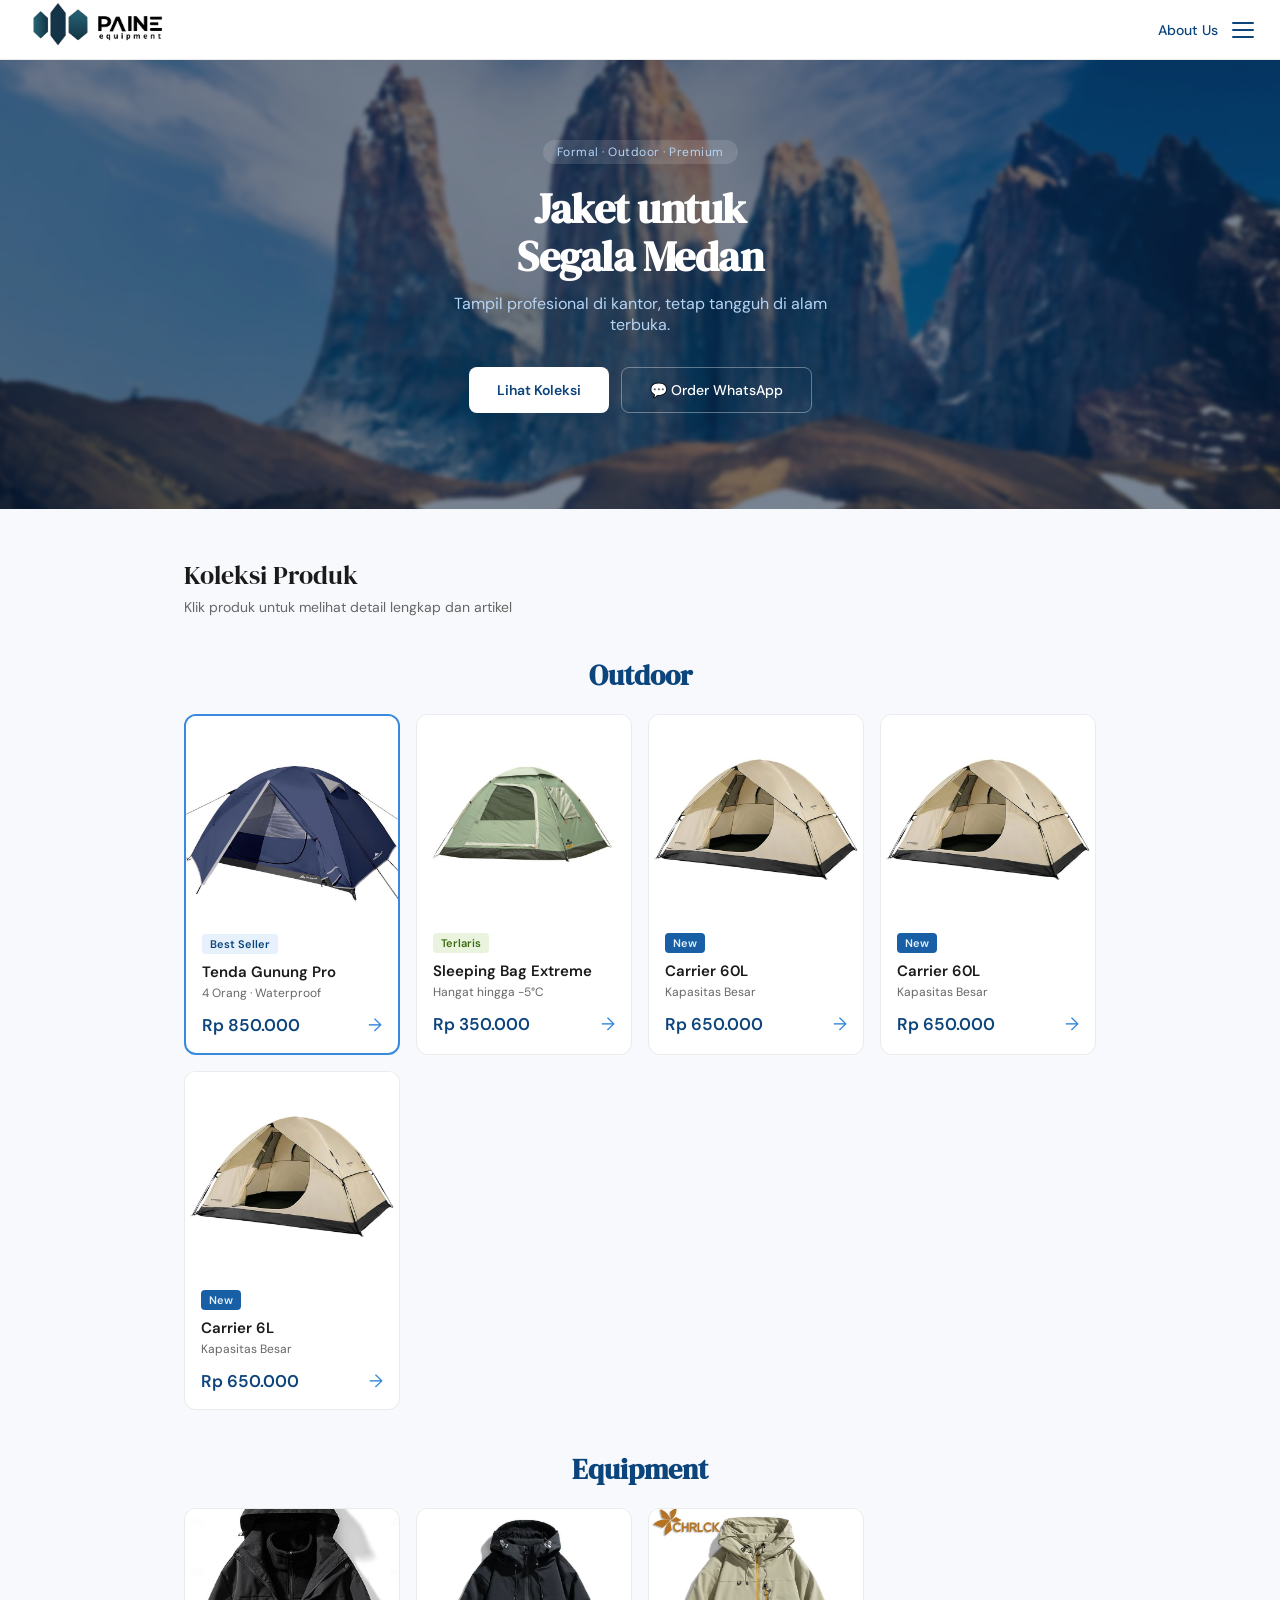
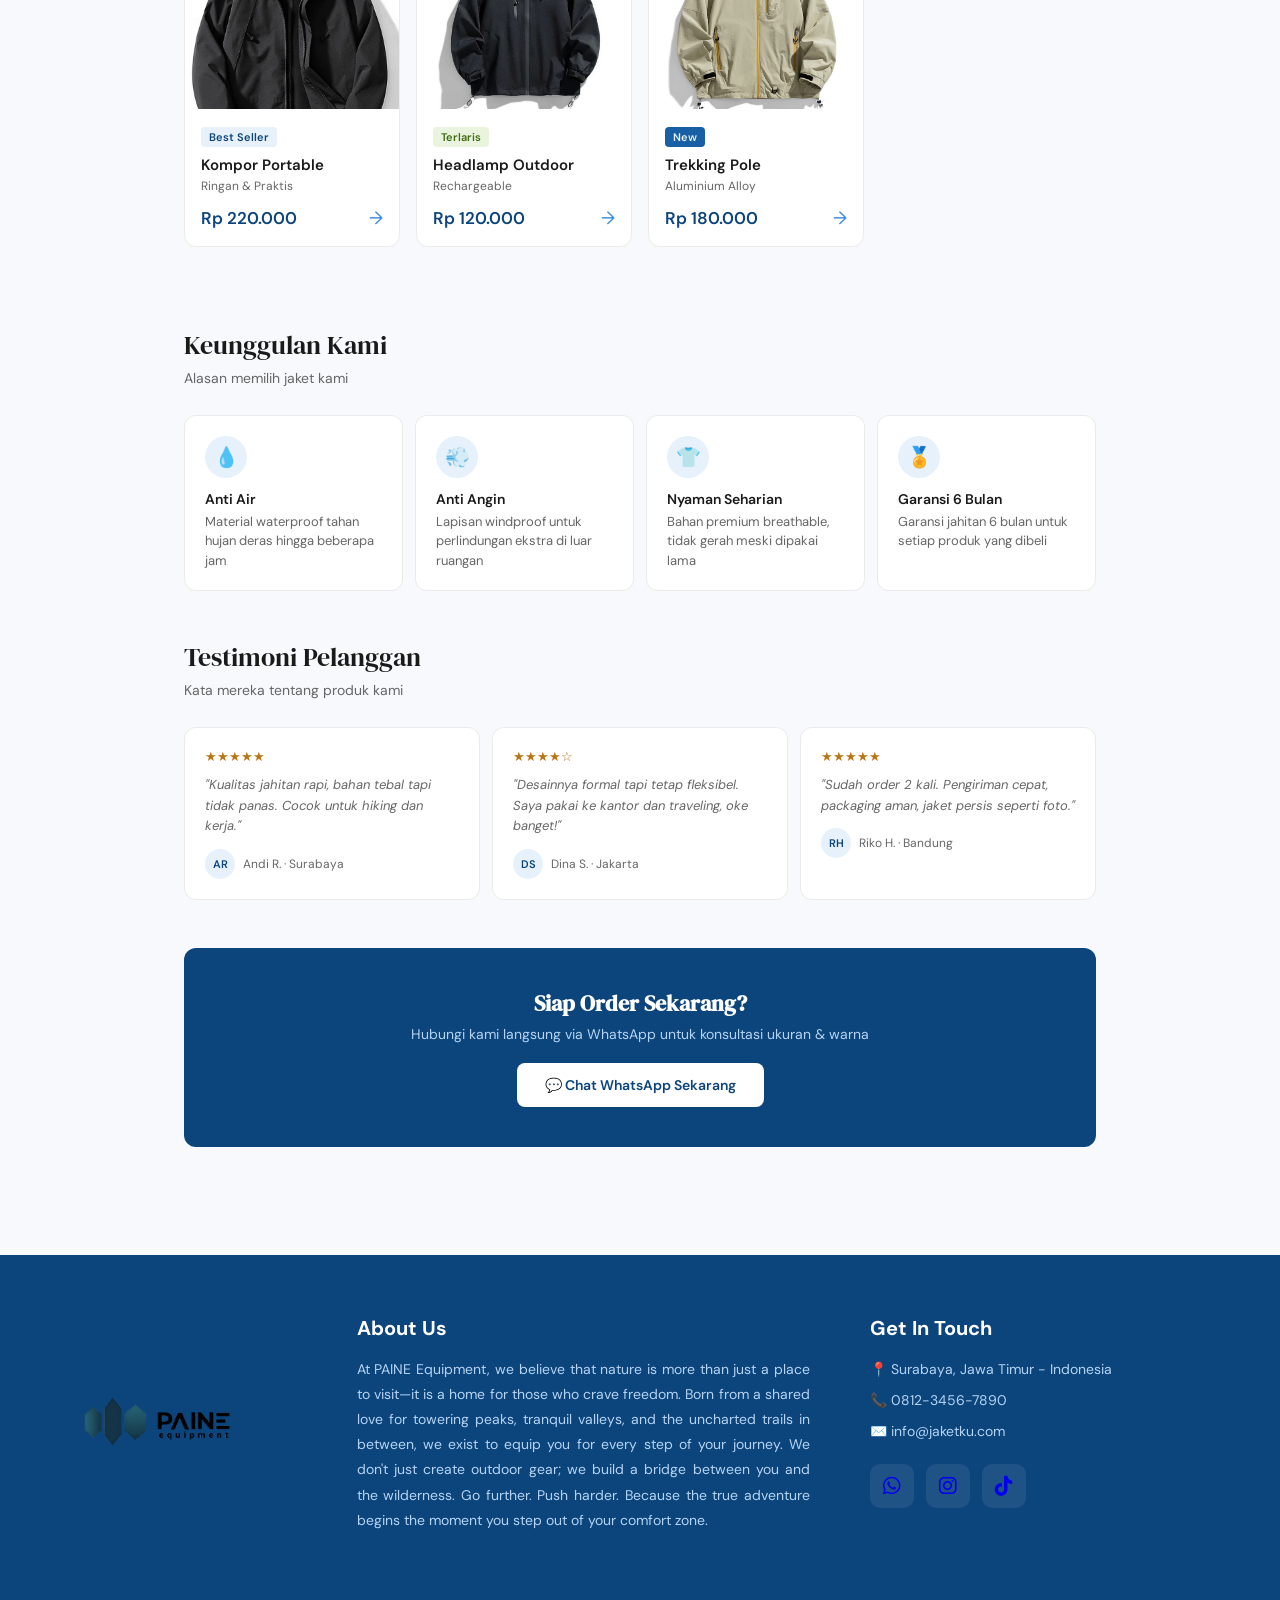
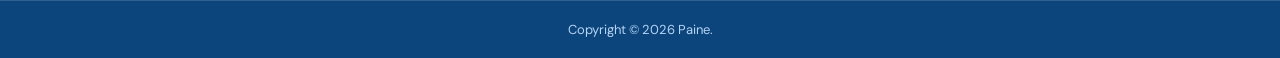
==== commit 0fc3fdad: "Update paine1.html" ====
--- a/code/paine1.html
+++ b/code/paine1.html
@@ -8,6 +8,8 @@
   <link href="https://fonts.googleapis.com/css2?family=DM+Sans:wght@400;500;600&family=DM+Serif+Display&display=swap" rel="stylesheet">
   <link rel="stylesheet" href="https://unpkg.com/aos@2.3.4/dist/aos.css">
   <link rel="stylesheet" href="../code/style.css">
+  <link rel="stylesheet"
+href="https://cdnjs.cloudflare.com/ajax/libs/font-awesome/6.5.1/css/all.min.css">
 </head>
 
 <body>
@@ -36,7 +38,9 @@
 
       <!-- WhatsApp -->
       <a href="https://wa.me/6281234567890" target="_blank" class="dropdown-item">
-        <div class="dropdown-icon icon-wa">💬</div>
+        <div class="dropdown-icon icon-wa">
+          <i class="fa-brands fa-whatsapp"></i>
+        </div>
         <div class="dropdown-info">
           <div>WhatsApp</div>
           <div class="dropdown-sub">Chat & Order langsung</div>
@@ -45,7 +49,9 @@
 
       <!-- Instagram -->
       <a href="https://www.instagram.com/paine.equipment?igsh=aXJscXl0Y3ZsbWc2&utm_source=qr" target="_blank" class="dropdown-item">
-        <div class="dropdown-icon icon-ig">📷</div>
+        <div class="dropdown-icon icon-ig">
+          <i class="fa-brands fa-instagram"></i>
+        </div>
         <div class="dropdown-info">
           <div>Instagram</div>
           <div class="dropdown-sub">@paine</div>
@@ -54,7 +60,9 @@
 
       <!-- TikTok -->
       <a href="https://www.tiktok.com/@paine.equipment?_r=1&_t=ZS-96mQqL3iuCS" target="_blank" class="dropdown-item">
-        <div class="dropdown-icon icon-tt">🎵</div>
+        <div class="dropdown-icon icon-tt">
+          <i class="fa-brands fa-tiktok"></i>
+        </div>
         <div class="dropdown-info">
           <div>TikTok</div>
           <div class="dropdown-sub">@paine</div>
@@ -173,7 +181,7 @@
       </div>
       <div class="footer-col">
         <h3>About Us</h3>
-        <p>At PAINE Equipment, we believe that nature is more than just a place to visit—it is a home for those who crave freedom. Born from a shared love for towering peaks, tranquil valleys, and the uncharted trails in between, we exist to equip you for every step of your journey. We don't just create outdoor gear; we build a bridge between you and the wilderness. Go further. Push harder. Because the true adventure begins the moment you step out of your comfort zone.</p>
+        <p class="about-text">At PAINE Equipment, we believe that nature is more than just a place to visit—it is a home for those who crave freedom. Born from a shared love for towering peaks, tranquil valleys, and the uncharted trails in between, we exist to equip you for every step of your journey. We don't just create outdoor gear; we build a bridge between you and the wilderness. Go further. Push harder. Because the true adventure begins the moment you step out of your comfort zone.</p>
       </div>
       <div class="footer-col">
         <h3>Get In Touch</h3>
@@ -181,9 +189,9 @@
         <p>📞 0812-3456-7890</p>
         <p>✉️ info@jaketku.com</p>
         <div class="social-icons">
-          <a href="https://wa.me/6281234567890" target="_blank">💬</a>
-          <a href="https://instagram.com/jaketku" target="_blank">📷</a>
-          <a href="https://tiktok.com/@jaketku" target="_blank">🎵</a>
+          <a href="https://wa.me/6281234567890" target="_blank"><i class="fa-brands fa-whatsapp"></i></a>
+          <a href="https://instagram.com/jaketku" target="_blank"><i class="fa-brands fa-instagram"></i></a>
+          <a href="https://tiktok.com/@jaketku" target="_blank"><i class="fa-brands fa-tiktok"></i></a>
         </div>
       </div>
     </div>
--- a/code/style.css
+++ b/code/style.css
@@ -51,7 +51,7 @@
 }
 
 .nav-logo a   { display: flex; align-items: center; }
-.logo-img     { height: 36px; width: auto; object-fit: contain; }
+.logo-img     { height: 200px; width: auto; object-fit: contain; }
 
 /* Hamburger */
 .hamburger {
@@ -97,7 +97,11 @@
   from { opacity: 0; transform: translateY(-8px); }
   to   { opacity: 1; transform: translateY(0); }
 }
-
+.about-text {
+  text-align: justify;
+  text-justify: inter-word;
+  line-height: 1.8;
+}
 .dropdown-title {
   font-size: 11px; font-weight: 600; color: #999;
   letter-spacing: 0.6px; text-transform: uppercase;
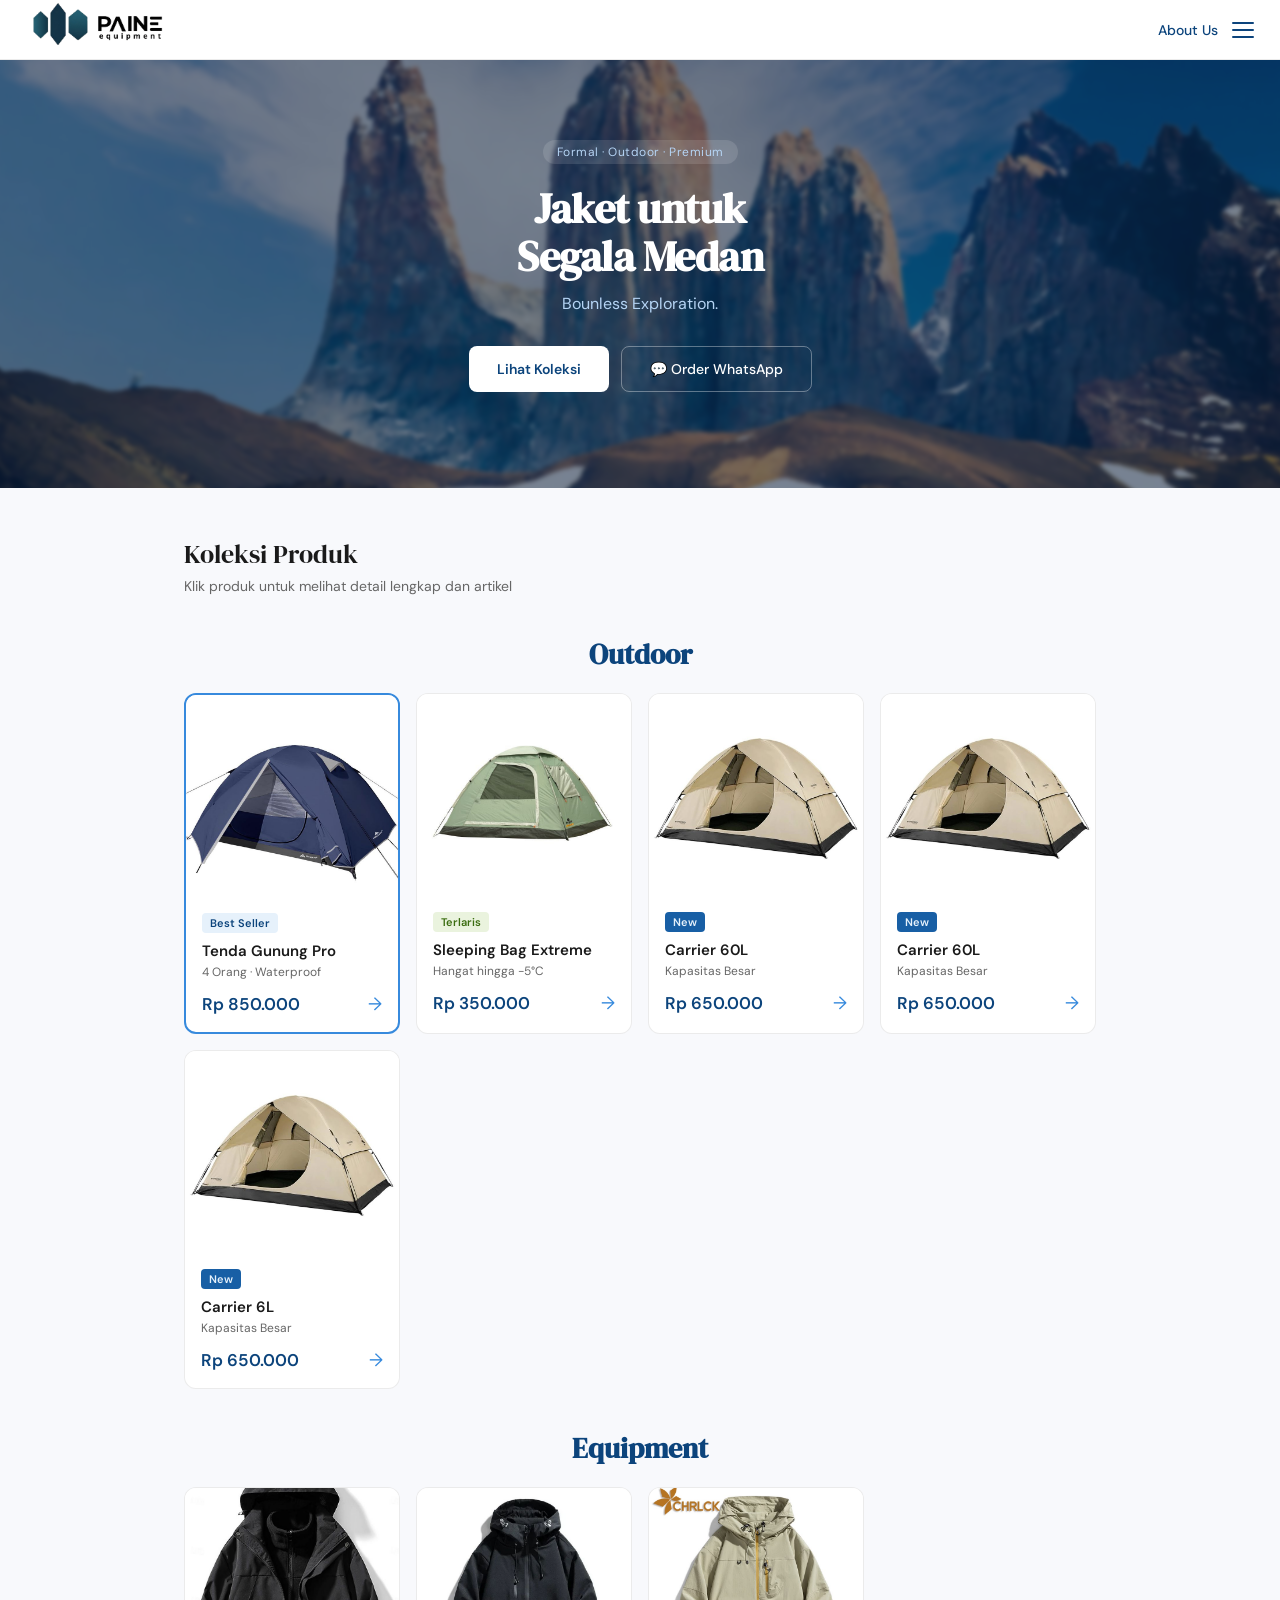
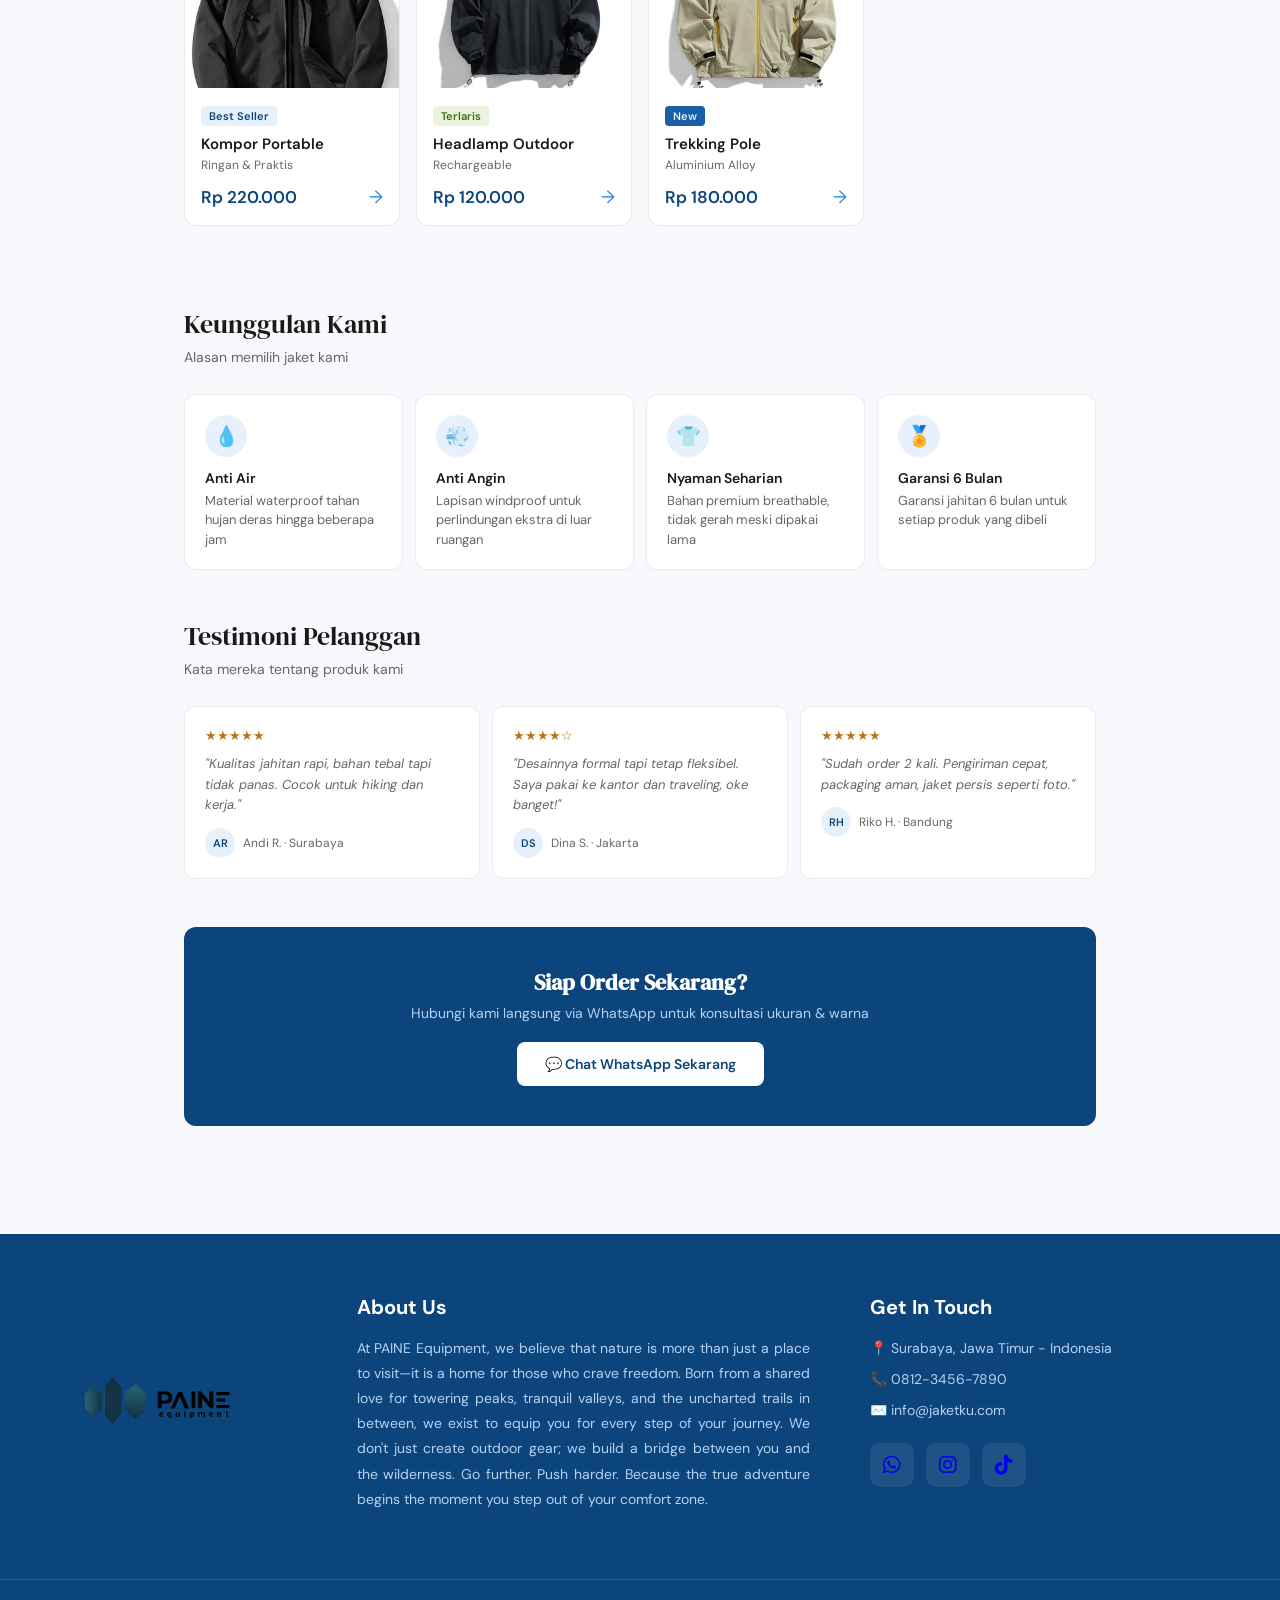
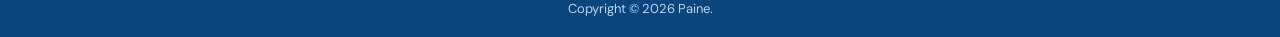
==== commit f0489616: "Update paine1.html" ====
--- a/code/paine1.html
+++ b/code/paine1.html
@@ -80,7 +80,7 @@
     <div class="hero">
       <div class="hero-badge">Formal · Outdoor · Premium</div>
       <h1>Jaket untuk<br>Segala Medan</h1>
-      <p>Tampil profesional di kantor, tetap tangguh di alam terbuka.</p>
+      <p>Bounless Exploration.</p>
       <div class="hero-btns">
         <button class="btn-primary" onclick="document.getElementById('produk').scrollIntoView({behavior:'smooth'})">
           Lihat Koleksi
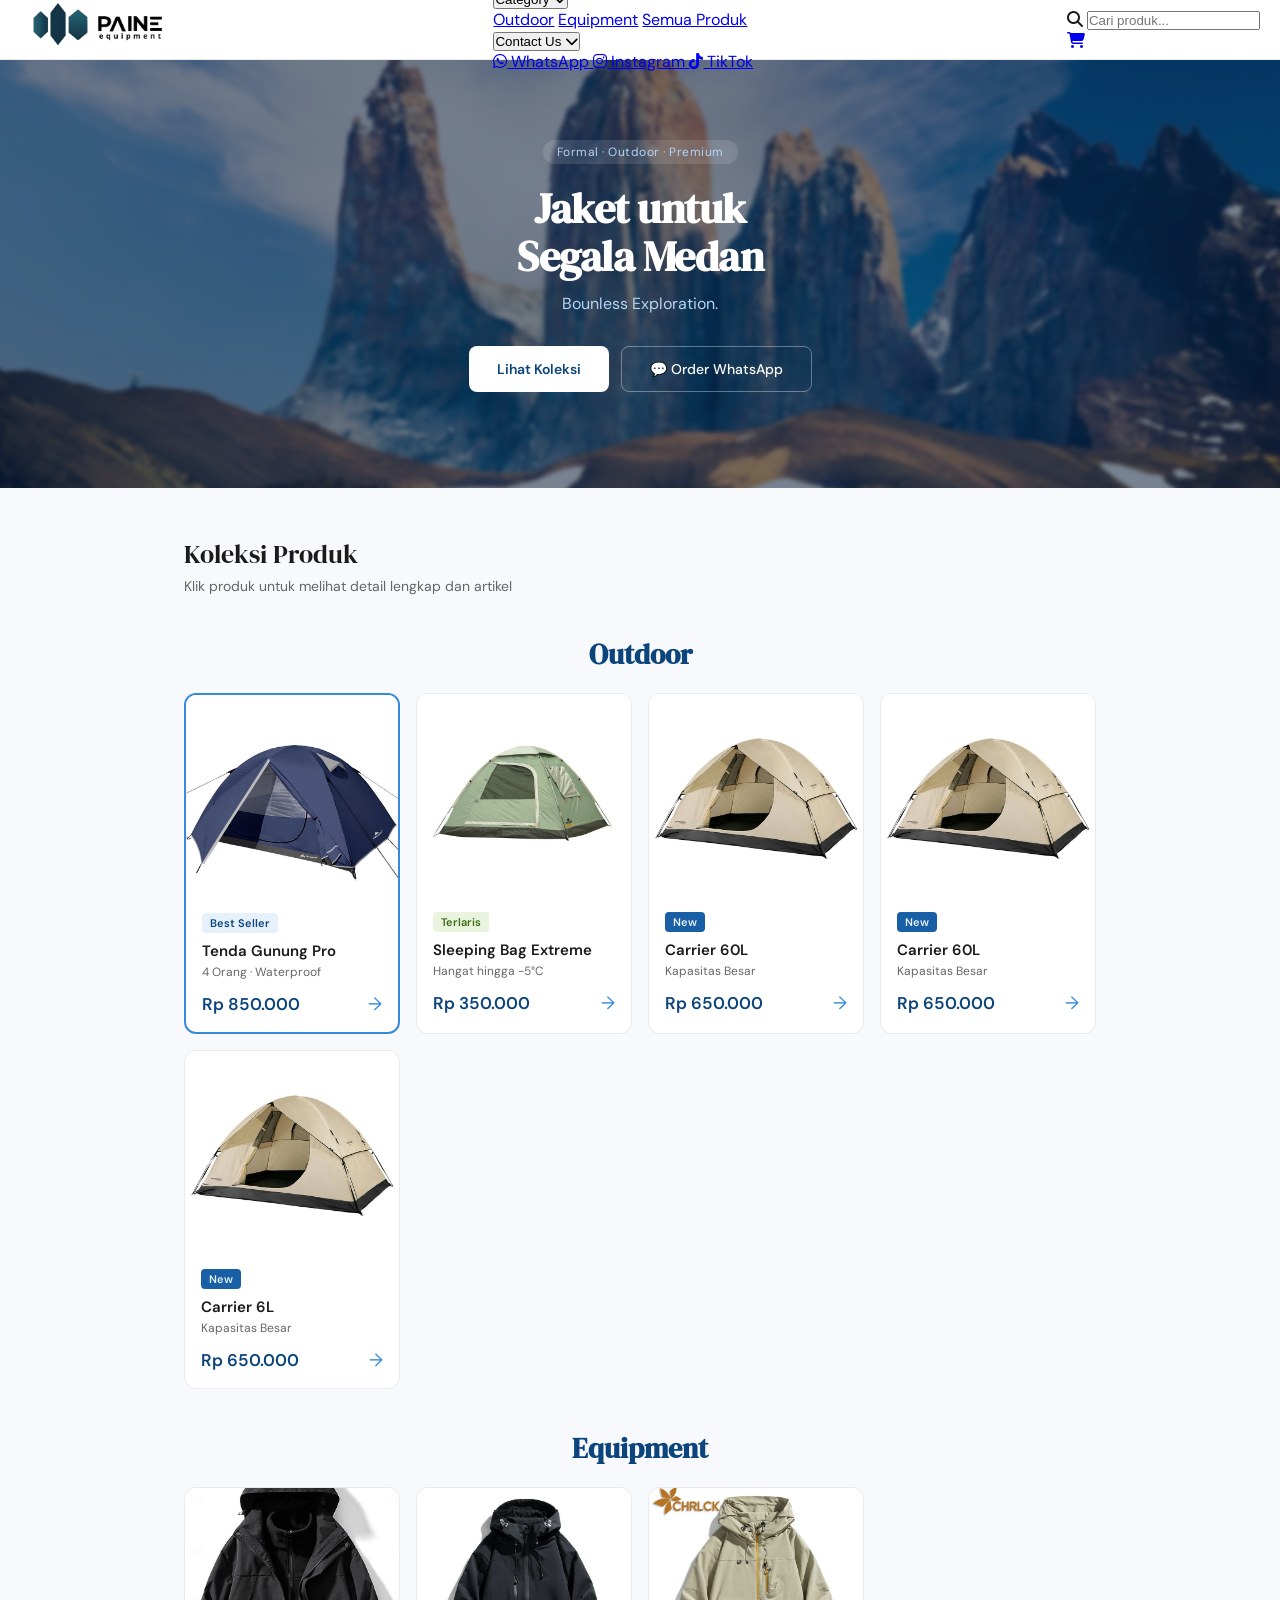
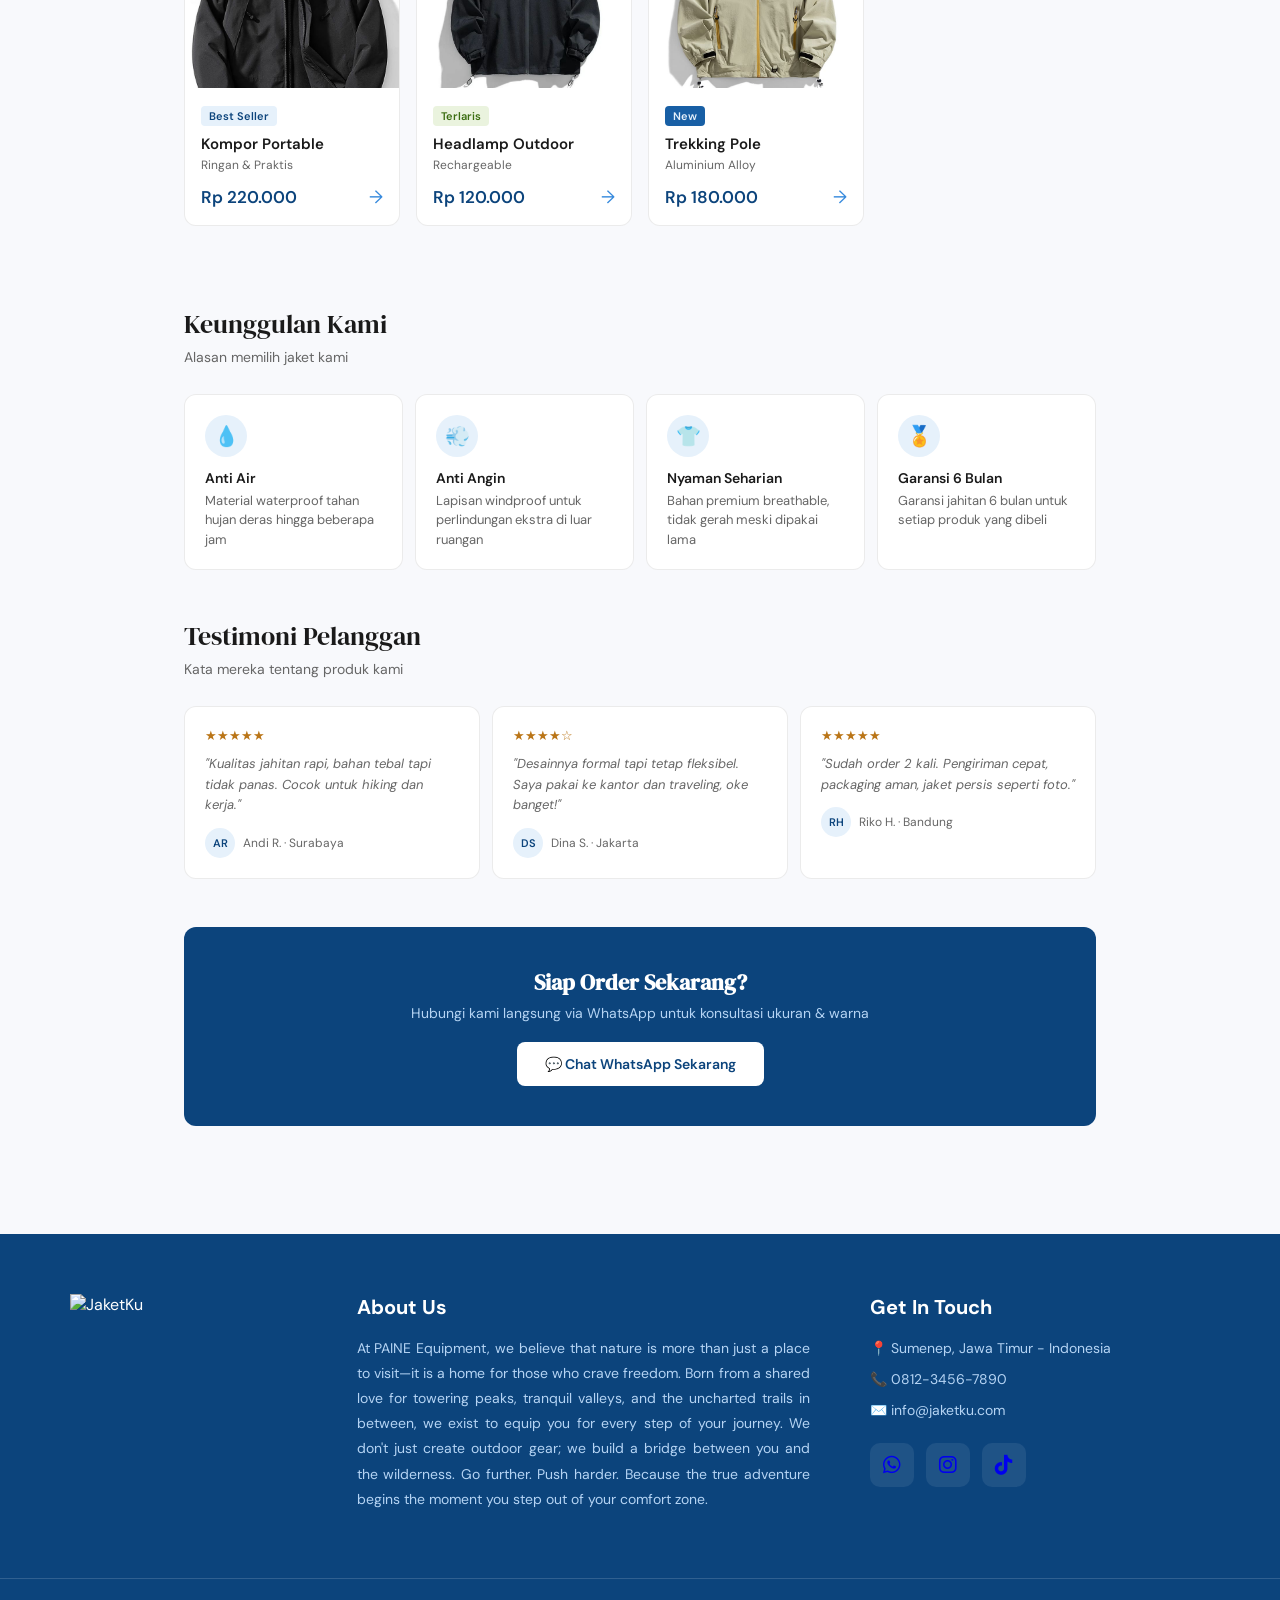
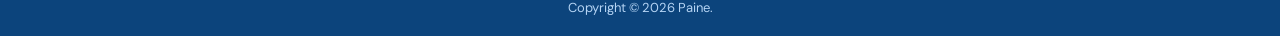
==== commit 036f8ec6: "Update paine1.html" ====
--- a/code/paine1.html
+++ b/code/paine1.html
@@ -14,62 +14,72 @@
 
 <body>
 
-  <!-- NAVBAR -->
-  <nav>
-    <div class="nav-logo">
-      <a href="../code/paine1.html">
-        <img src="../pic/upscalemedia-transformed.png" alt="Logo JaketKu" class="logo-img">
-      </a>
-    </div>
-
-    <!-- Kanan: label + hamburger -->
-    <div class="nav-right" onclick="toggleMenu()">
-      <span class="nav-label">About Us</span>
-      <button class="hamburger" id="hamburger" aria-label="Menu">
-        <span></span>
-        <span></span>
-        <span></span>
+<nav>
+  <!-- Logo -->
+  <div class="nav-logo">
+    <a href="../code/paine1.html">
+      <img src="../pic/upscalemedia-transformed.png" alt="PAINE" class="logo-img">
+    </a>
+  </div>
+
+  <!-- Menu Tengah -->
+  <div class="nav-center">
+
+    <!-- CATEGORY -->
+    <div class="nav-dropdown-menu">
+      <button class="nav-menu-btn">
+        Category <i class="fa-solid fa-chevron-down"></i>
       </button>
-    </div>
-
-    <!-- Dropdown -->
-    <div class="nav-dropdown" id="nav-dropdown">
-      <div class="dropdown-title">Temukan Kami di</div>
-
-      <!-- WhatsApp -->
-      <a href="https://wa.me/6281234567890" target="_blank" class="dropdown-item">
-        <div class="dropdown-icon icon-wa">
-          <i class="fa-brands fa-whatsapp"></i>
-        </div>
-        <div class="dropdown-info">
-          <div>WhatsApp</div>
-          <div class="dropdown-sub">Chat & Order langsung</div>
-        </div>
-      </a>
-
-      <!-- Instagram -->
-      <a href="https://www.instagram.com/paine.equipment?igsh=aXJscXl0Y3ZsbWc2&utm_source=qr" target="_blank" class="dropdown-item">
-        <div class="dropdown-icon icon-ig">
-          <i class="fa-brands fa-instagram"></i>
-        </div>
-        <div class="dropdown-info">
-          <div>Instagram</div>
-          <div class="dropdown-sub">@paine</div>
-        </div>
-      </a>
-
-      <!-- TikTok -->
-      <a href="https://www.tiktok.com/@paine.equipment?_r=1&_t=ZS-96mQqL3iuCS" target="_blank" class="dropdown-item">
-        <div class="dropdown-icon icon-tt">
-          <i class="fa-brands fa-tiktok"></i>
-        </div>
-        <div class="dropdown-info">
-          <div>TikTok</div>
-          <div class="dropdown-sub">@paine</div>
-        </div>
-      </a>
-    </div>
-  </nav>
+
+      <div class="menu-content">
+        <a href="#" onclick="filterCategory('Outdoor')">Outdoor</a>
+        <a href="#" onclick="filterCategory('Equipment')">Equipment</a>
+        <a href="#" onclick="filterCategory('all')">Semua Produk</a>
+      </div>
+    </div>
+
+    <!-- CONTACT US -->
+    <div class="nav-dropdown-menu">
+      <button class="nav-menu-btn">
+        Contact Us <i class="fa-solid fa-chevron-down"></i>
+      </button>
+
+      <div class="menu-content">
+        <a href="https://wa.me/6281234567890" target="_blank">
+          <i class="fa-brands fa-whatsapp"></i> WhatsApp
+        </a>
+
+        <a href="https://instagram.com/paine.equipment" target="_blank">
+          <i class="fa-brands fa-instagram"></i> Instagram
+        </a>
+
+        <a href="https://tiktok.com/@paine.equipment" target="_blank">
+          <i class="fa-brands fa-tiktok"></i> TikTok
+        </a>
+      </div>
+    </div>
+
+  </div>
+
+  <!-- Kanan -->
+  <div class="nav-icons">
+
+    <div class="search-box">
+      <i class="fa-solid fa-magnifying-glass"></i>
+      <input
+        type="text"
+        id="searchInput"
+        placeholder="Cari produk..."
+        onkeyup="searchProduct()"
+      >
+    </div>
+
+    <a href="#" class="icon-btn">
+      <i class="fa-solid fa-cart-shopping"></i>
+    </a>
+
+  </div>
+</nav>
 
   <!-- Overlay penutup dropdown -->
   <div class="nav-overlay" id="nav-overlay" onclick="closeMenu()"></div>
@@ -177,7 +187,7 @@
   <footer class="footer">
     <div class="footer-container">
       <div class="footer-col footer-brand">
-        <img src="../pic/upscalemedia-transformed.png" alt="JaketKu" class="footer-logo">
+        <img src="../pic/upscalemedia-transformed (1).png" alt="JaketKu" class="footer-logo">
       </div>
       <div class="footer-col">
         <h3>About Us</h3>
@@ -185,7 +195,7 @@
       </div>
       <div class="footer-col">
         <h3>Get In Touch</h3>
-        <p>📍 Surabaya, Jawa Timur - Indonesia</p>
+        <p>📍 Sumenep, Jawa Timur - Indonesia</p>
         <p>📞 0812-3456-7890</p>
         <p>✉️ info@jaketku.com</p>
         <div class="social-icons">
@@ -205,30 +215,88 @@
 
   <script>
     // ── HAMBURGER MENU ────────────────────────────────
-    function toggleMenu() {
-      const btn      = document.getElementById('hamburger');
-      const dropdown = document.getElementById('nav-dropdown');
-      const overlay  = document.getElementById('nav-overlay');
-      const isOpen   = dropdown.classList.contains('open');
-      if (isOpen) {
-        closeMenu();
-      } else {
-        btn.classList.add('open');
-        dropdown.classList.add('open');
-        overlay.classList.add('open');
-      }
+   let activeCategory = "all";
+
+function filterCategory(category){
+
+  activeCategory = category;
+
+  const container = document.getElementById('prod-grid');
+  container.innerHTML = '';
+
+  categories.forEach(cat => {
+
+    if(category !== 'all' && cat.nama !== category){
+      return;
     }
 
-    function closeMenu() {
-      document.getElementById('hamburger').classList.remove('open');
-      document.getElementById('nav-dropdown').classList.remove('open');
-      document.getElementById('nav-overlay').classList.remove('open');
-    }
-
-    // Tutup menu saat klik link di dalamnya
-    document.querySelectorAll('.dropdown-item').forEach(item => {
-      item.addEventListener('click', closeMenu);
+    const section = document.createElement('div');
+
+    section.innerHTML = `
+      <h2 class="category-title">${cat.nama}</h2>
+      <div class="prod-grid category-grid"></div>
+    `;
+
+    const grid = section.querySelector('.category-grid');
+
+    cat.products.forEach(p => {
+
+      const card = document.createElement('div');
+      card.className = 'prod-card';
+
+      card.innerHTML = `
+        <div class="prod-card-img">
+          <img src="${p.gambar}">
+        </div>
+
+        <div class="prod-card-body">
+          <span class="badge ${p.badgeClass}">
+            ${p.badge}
+          </span>
+
+          <div class="prod-name">${p.nama}</div>
+          <div class="prod-sub">${p.tagline}</div>
+
+          <div class="prod-footer">
+            <span class="prod-price">${p.harga}</span>
+          </div>
+        </div>
+      `;
+
+      card.onclick = () => showDetail(p.id);
+
+      grid.appendChild(card);
     });
+
+    container.appendChild(section);
+  });
+}function searchProduct(){
+
+  const keyword =
+  document.getElementById("searchInput")
+  .value.toLowerCase();
+
+  // Aktifkan mode searching
+  if(keyword !== ""){
+    document.body.classList.add("searching");
+  } else {
+    document.body.classList.remove("searching");
+  }
+
+  document.querySelectorAll(".prod-card")
+  .forEach(card => {
+
+    const text =
+    card.innerText.toLowerCase();
+
+    card.style.display =
+    text.includes(keyword)
+    ? ""
+    : "none";
+
+  });
+
+}
 
     // ── DATA PRODUK ───────────────────────────────────
     let lastScrollPosition = 0;
@@ -540,6 +608,7 @@
     }
 
     renderGrid();
+
   </script>
 </body>
 </html>
